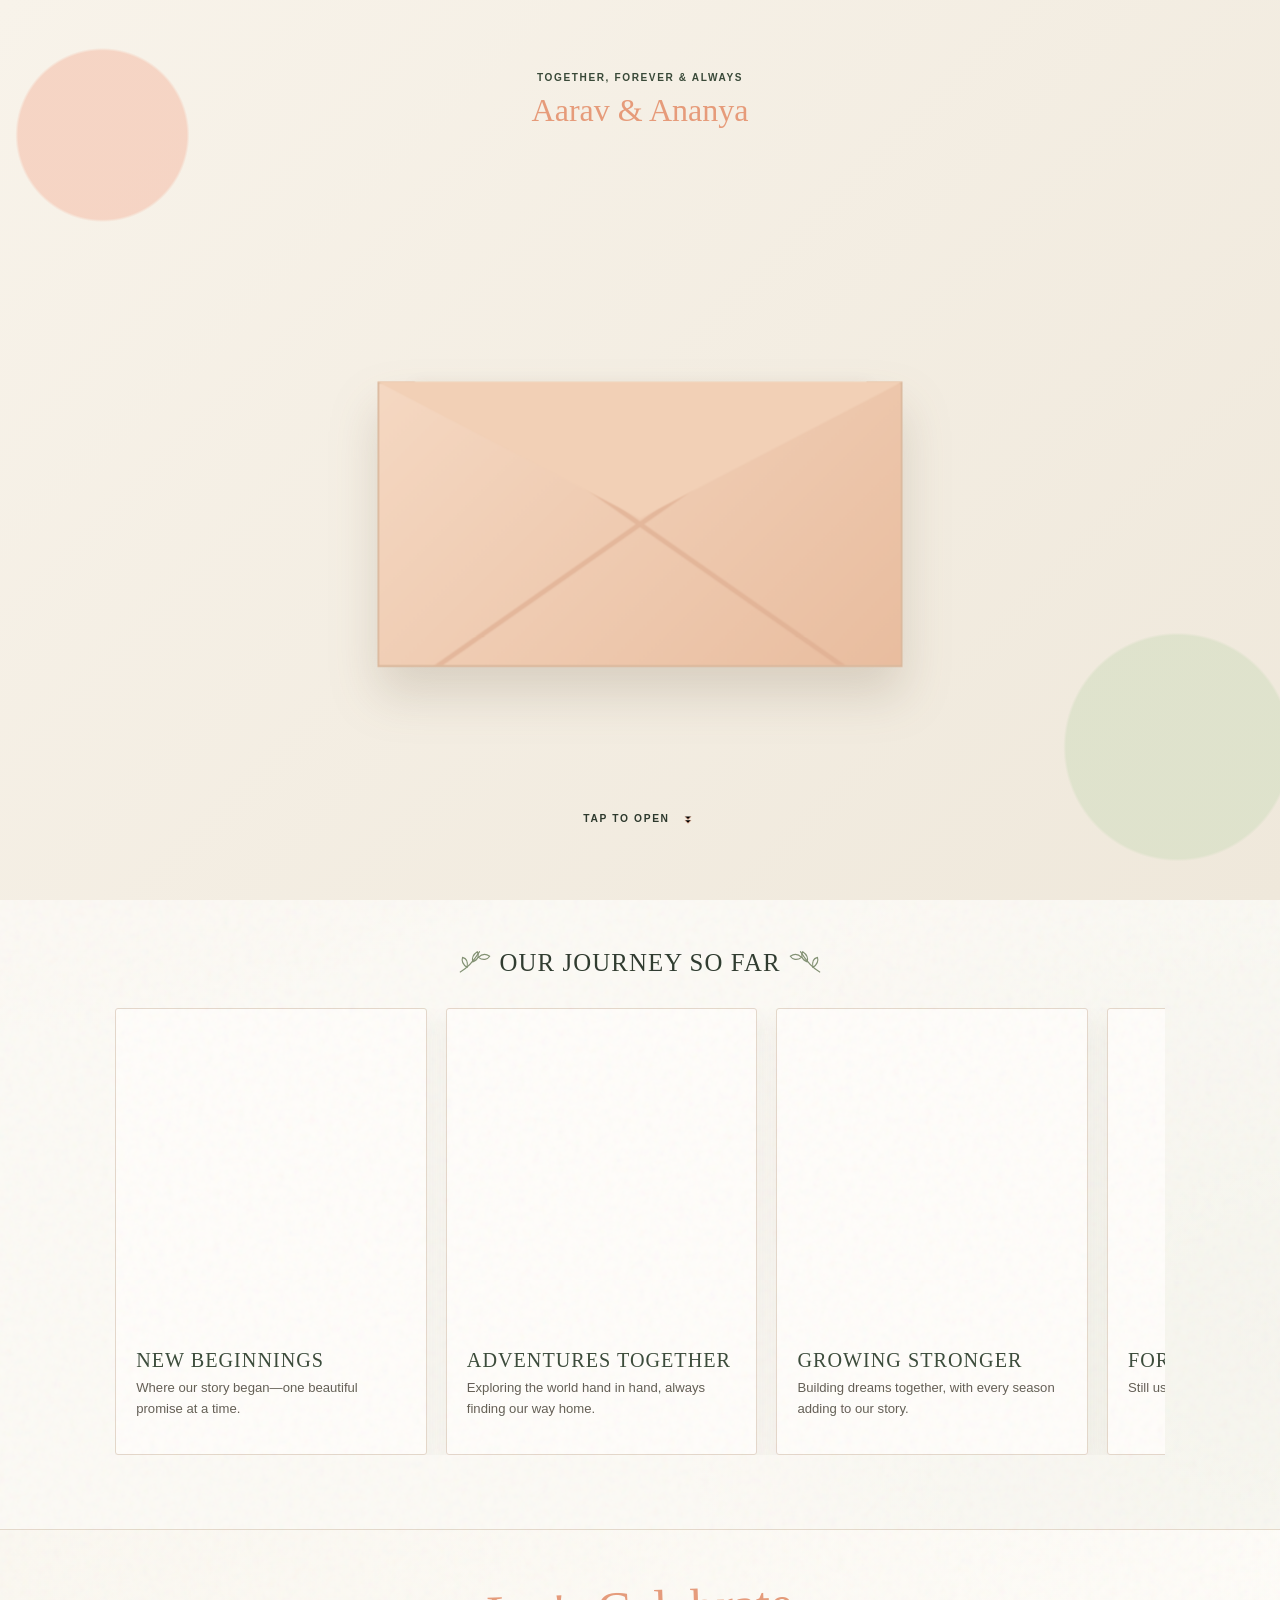
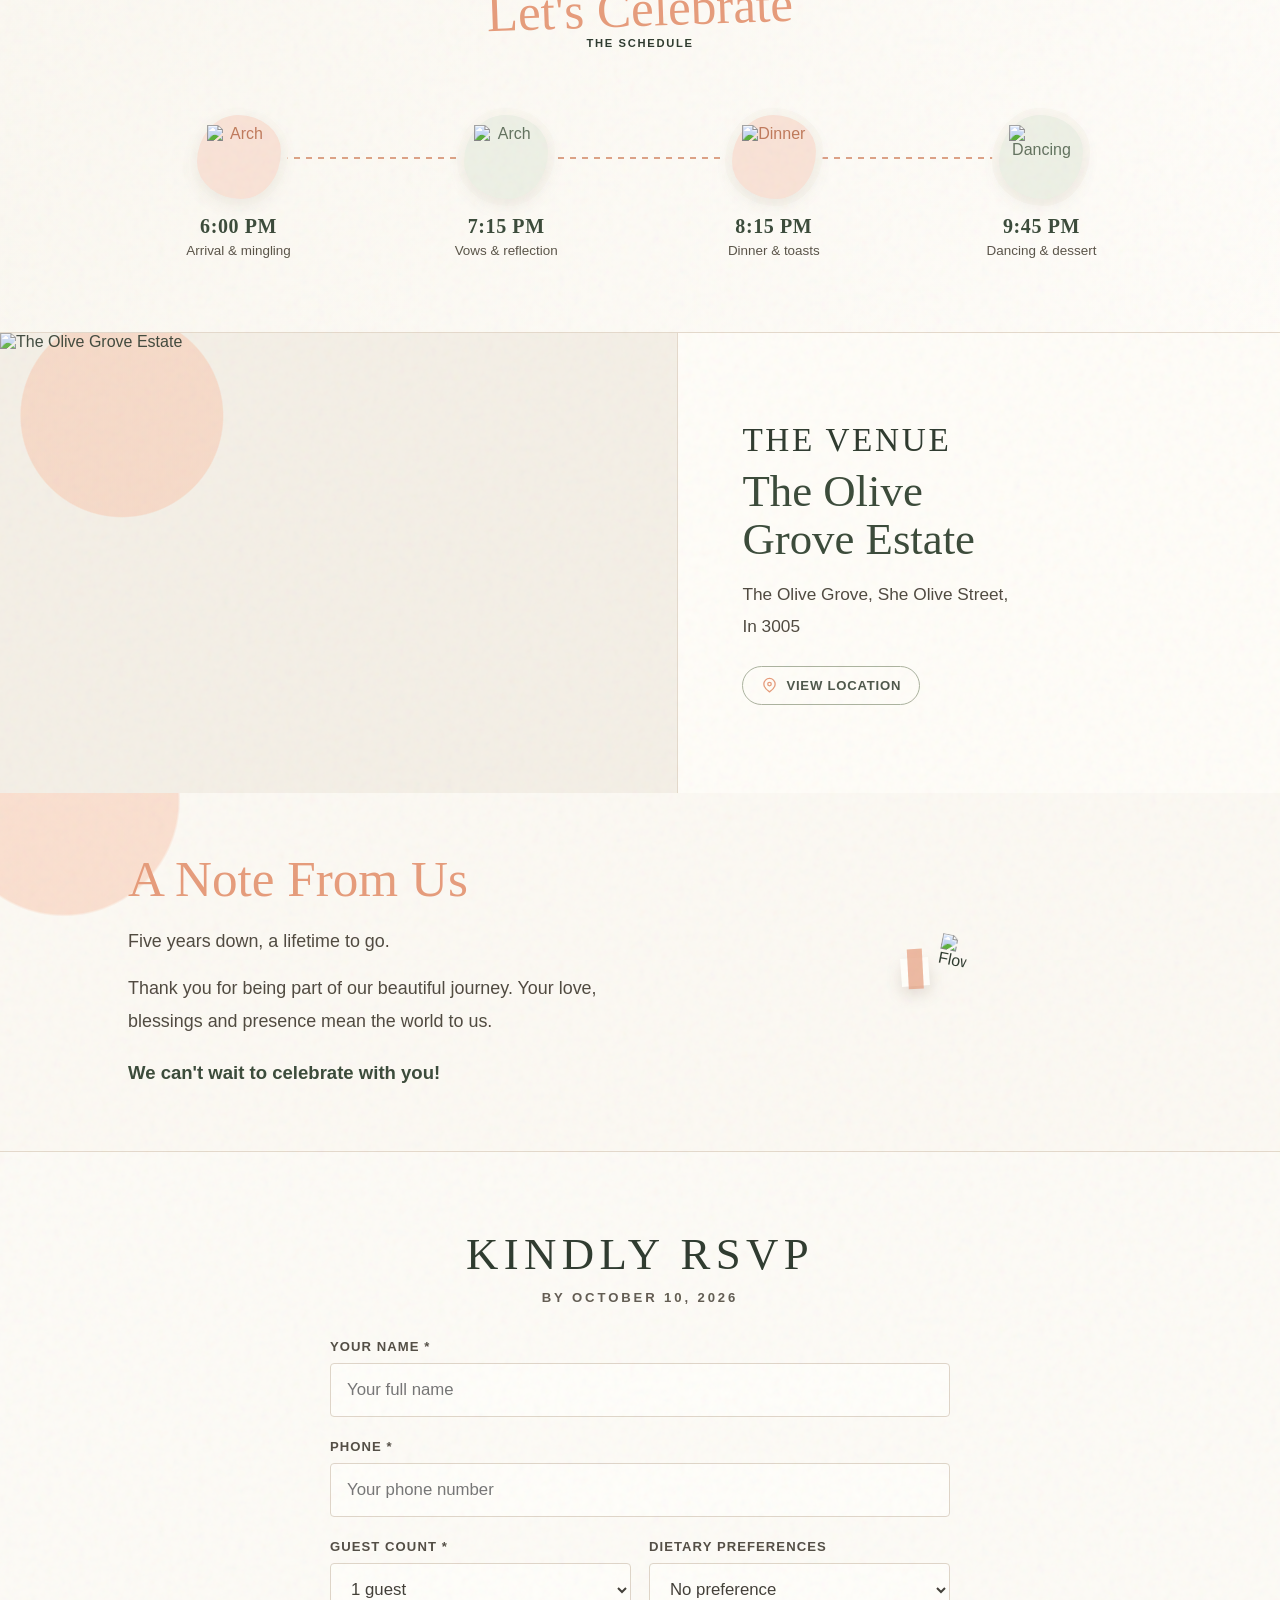
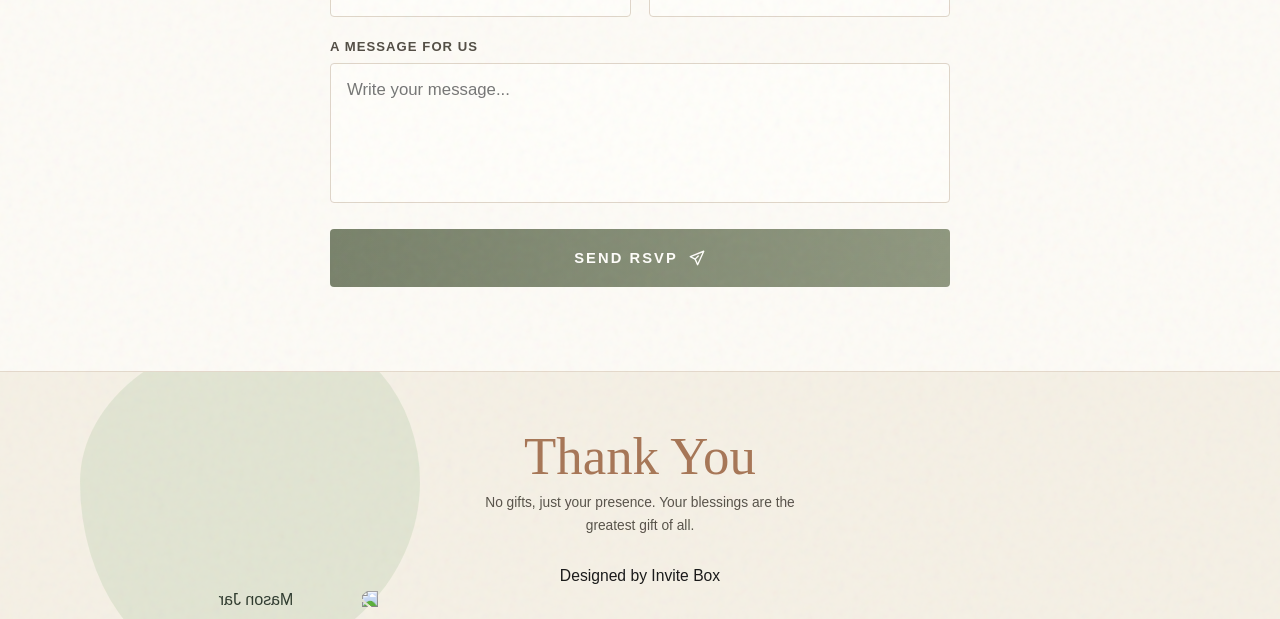
==== 5thAnniversary/index.html @ 53e33213 "test" ====
<!doctype html>
<html lang="en">
  <head>
    <meta charset="utf-8" />
    <meta name="viewport" content="width=device-width, initial-scale=1" />
    <meta name="theme-color" content="#fbf7ef" />
    <title>Aarav &amp; Ananya — 5th Wedding Anniversary</title>
    <meta
      name="title"
      content="Aarav &amp; Ananya — 5th Wedding Anniversary"
    />
    <meta
      name="description"
      content="Aarav and Ananya invite you to celebrate five wonderful years of love and togetherness on October 24, 2026."
    />

    <!-- Open Graph / Facebook / WhatsApp -->
    <meta property="og:type" content="website" />
    <meta
      property="og:title"
      content="Aarav &amp; Ananya — 5th Wedding Anniversary"
    />
    <meta
      property="og:description"
      content="Five years of love & togetherness. Join us in celebrating our 5th Wedding Anniversary on October 24, 2026."
    />
    <meta property="og:image" content="images/og-image.jpg" />
    <meta property="og:image:type" content="image/jpeg" />
    <meta property="og:image:width" content="1280" />
    <meta property="og:image:height" content="720" />

    <!-- Twitter -->
    <meta name="twitter:card" content="summary_large_image" />
    <meta
      name="twitter:title"
      content="Aarav &amp; Ananya — 5th Wedding Anniversary"
    />
    <meta
      name="twitter:description"
      content="Five years of love & togetherness. Join us in celebrating our 5th Wedding Anniversary on October 24, 2026."
    />
    <meta name="twitter:image" content="images/og-image.jpg" />
    <style>
      :root {
        --paper: #fbf8f1;
        --paper-deep: #f3ede1;
        --ink: #394938;
        --ink-dark: #2d392d;
        --muted: #685f52;
        --peach: #e69b7a;
        --peach-pale: #f5c8b5;
        --sage: #aeb69d;
        --sage-pale: #e6e9dc;
        --line: #e4d9cb;
        --shadow: rgba(79, 62, 44, 0.14);
        --app-width: 620px;
        --serif: Baskerville, "Iowan Old Style", "Times New Roman", serif;
        --script: "Segoe Script", "Brush Script MT", cursive;
        --sans: "Avenir Next", Avenir, "Segoe UI", Helvetica, Arial, sans-serif;
      }
      * {
        box-sizing: border-box;
      }
      html {
        scroll-behavior: smooth;
      }
      body {
        margin: 0;
        min-width: 320px;
        overflow: hidden;
        color: var(--ink-dark);
        background: #d7d4cd;
        font-family: var(--sans);
        -webkit-font-smoothing: antialiased;
      }
      body.unlocked {
        overflow-x: hidden;
        overflow-y: auto;
      }
      button,
      input,
      select,
      textarea {
        font: inherit;
      }
      button {
        cursor: pointer;
      }
      img {
        display: block;
        max-width: 100%;
      }
      a {
        color: inherit;
      }
      #leaf-canvas {
        position: fixed;
        inset: 0;
        z-index: 0;
        width: 100%;
        height: 100%;
        pointer-events: none;
      }
      #app {
        position: relative;
        z-index: 1;
        width: min(100%, var(--app-width));
        min-height: 100vh;
        min-height: -webkit-fill-available;
        min-height: 100svh;
        min-height: 100dvh;
        min-height: calc(var(--actual-vh, 1vh) * 100);
        margin: 0 auto;
        overflow: clip;
        background:
          radial-gradient(
            circle at 0 0,
            rgba(226, 183, 148, 0.13),
            transparent 26%
          ),
          radial-gradient(
            circle at 100% 35%,
            rgba(172, 183, 151, 0.11),
            transparent 22%
          ),
          var(--paper);
        box-shadow: 0 0 42px rgba(64, 51, 39, 0.14);
      }
      #app::before {
        content: "";
        position: absolute;
        inset: 0;
        z-index: 2;
        opacity: 0.05;
        pointer-events: none;
        background-image: url("data:image/svg+xml,%3Csvg viewBox='0 0 200 200' xmlns='http://www.w3.org/2000/svg'%3E%3Cfilter id='noiseFilter'%3E%3CfeTurbulence type='fractalNoise' baseFrequency='0.8' numOctaves='3' stitchTiles='stitch'/%3E%3C/filter%3E%3Crect width='100%25' height='100%25' filter='url(%23noiseFilter)'/%3E%3C/svg%3E");
      }
      main,
      footer {
        position: relative;
        z-index: 1;
      }

      .entry {
        position: fixed;
        inset: 0;
        z-index: 100;
        display: grid;
        place-items: center;
        overflow: hidden;
        color: var(--ink);
        background:
          radial-gradient(
            circle at 8% 15%,
            rgba(245, 200, 181, 0.7) 0 6%,
            transparent 6.2%
          ),
          radial-gradient(
            circle at 92% 83%,
            rgba(214, 223, 196, 0.66) 0 8%,
            transparent 8.2%
          ),
          linear-gradient(135deg, #f8f3ea, #efe8db);
        transition:
          opacity 0.7s ease,
          visibility 0.7s ease;
      }
      .entry.hidden {
        opacity: 0;
        visibility: hidden;
        pointer-events: none;
      }
      .entry-copy {
        position: absolute;
        top: max(28px, 8vh);
        width: min(88vw, 420px);
        text-align: center;
        letter-spacing: 0.16em;
        font-size: 0.63rem;
        font-weight: 700;
        text-transform: uppercase;
      }
      .entry-copy strong {
        display: block;
        margin-top: 0.55rem;
        color: var(--peach);
        font-family: var(--script);
        font-size: clamp(1.35rem, 5vw, 2rem);
        font-weight: 400;
        letter-spacing: 0;
        text-transform: none;
      }
      .envelope-scene {
        position: relative;
        width: min(82vw, 350px);
        height: 235px;
        margin-top: 38px;
        perspective: 900px;
        filter: drop-shadow(0 18px 16px rgba(98, 76, 52, 0.18));
      }
      .envelope-back,
      .envelope-front,
      .envelope-flap,
      .letter {
        position: absolute;
        left: 0;
        width: 100%;
      }
      .envelope-back {
        bottom: 0;
        height: 190px;
        border: 1px solid #d9b89d;
        background: #ecc7a9;
      }
      .letter {
        bottom: 24px;
        left: 7%;
        width: 86%;
        height: 166px;
        padding: 25px 18px;
        border: 1px solid #eadfce;
        background: #fffdf8;
        box-shadow: 0 4px 12px rgba(96, 76, 56, 0.12);
        text-align: center;
        transition: transform 1s cubic-bezier(0.2, 0.8, 0.2, 1) 0.22s;
      }
      .letter::before {
        content: "A  ♥  A";
        color: var(--peach);
        font-family: var(--serif);
        font-size: 1.12rem;
        letter-spacing: 0.19em;
      }
      .letter::after {
        content: "five years of togetherness";
        display: block;
        margin-top: 15px;
        color: var(--ink);
        font-family: var(--script);
        font-size: 1.34rem;
      }
      .envelope-flap {
        top: 45px;
        height: 145px;
        z-index: 4;
        clip-path: polygon(0 0, 50% 77%, 100% 0);
        transform-origin: top;
        background: #f2d0b6;
        transition: transform 0.95s cubic-bezier(0.2, 0.8, 0.2, 1);
        backface-visibility: hidden;
      }
      .envelope-front {
        bottom: 0;
        z-index: 5;
        height: 190px;
        border: 1px solid #d9b89d;
        clip-path: polygon(0 0, 50% 48%, 100% 0, 100% 100%, 0 100%);
        background: linear-gradient(135deg, #f5d8c2, #e9bd9f);
      }
      .envelope-front::after {
        content: "";
        position: absolute;
        inset: 0;
        background:
          linear-gradient(
            35deg,
            transparent 49.4%,
            #dfae91 49.7%,
            #dfae91 50.3%,
            transparent 50.6%
          ),
          linear-gradient(
            -35deg,
            transparent 49.4%,
            #dfae91 49.7%,
            #dfae91 50.3%,
            transparent 50.6%
          );
        opacity: 0.67;
      }
      .entry-tap {
        position: absolute;
        bottom: max(36px, 8vh);
        display: inline-flex;
        align-items: center;
        gap: 9px;
        border: 0;
        background: transparent;
        color: var(--ink-dark);
        font-size: 0.64rem;
        font-weight: 700;
        letter-spacing: 0.16em;
        text-transform: uppercase;
        animation: tap-pulse 1.8s ease-in-out infinite;
      }
      .entry-tap svg {
        width: 18px;
        height: 18px;
        stroke: var(--peach);
      }
      .entry.opening .envelope-flap {
        transform: rotateX(178deg);
      }
      .entry.opening .letter {
        transform: translateY(-82px);
      }
      .entry.opening .entry-tap {
        opacity: 0;
      }
      @keyframes tap-pulse {
        50% {
          transform: translateY(-5px);
          opacity: 0.66;
        }
      }

      .hero {
        position: relative;
        min-height: 675px;
        padding: 31px clamp(22px, 5vw, 36px) 0;
        overflow: hidden;
        border-bottom: 1px solid var(--line);
      }
      .hero-wash {
        position: absolute;
        width: 290px;
        height: 290px;
        border-radius: 42% 58% 59% 41% / 39% 43% 57% 61%;
        background: #e7e8d9;
        opacity: 0.7;
        right: -148px;
        top: -132px;
        transform: rotate(12deg);
      }
      .hero-peach {
        position: absolute;
        width: 125px;
        height: 125px;
        right: -36px;
        top: 201px;
        border-radius: 54% 46% 48% 52% / 42% 57% 43% 58%;
        background: rgba(233, 161, 129, 0.72);
      }
      .hero-grid {
        position: relative;
        z-index: 1;
        display: grid;
        grid-template-columns: 1fr;
        align-items: center;
        gap: 8px;
      }
      .hero-topline {
        grid-column: 1 / -1;
        margin: 1px 0 10px;
        color: var(--ink-dark);
        font-size: clamp(0.52rem, 1.65vw, 0.65rem);
        font-weight: 700;
        letter-spacing: 0.115em;
        text-align: center;
        text-transform: uppercase;
      }
      .hero-left {
        text-align: center;
        padding-top: 17px;
      }
      .celebrating {
        margin: 0 0 18px 7px;
        color: var(--ink);
        font-family: var(--script);
        font-size: clamp(1.35rem, 6vw, 2.15rem);
        font-weight: 400;
        line-height: 0.95;
        transform: rotate(-7deg);
      }
      .years-mark {
        display: flex;
        align-items: center;
        justify-content: center;
        margin-top: -2px;
        color: var(--ink);
        font-family: var(--serif);
        line-height: 0.72;
      }
      .years-mark .number {
        margin-left: -8px;
        font-size: clamp(7.6rem, 32vw, 11.8rem);
        font-weight: 400;
        letter-spacing: -0.105em;
      }
      .years-mark .years-word {
        margin: 0 0 11px 4px;
        color: var(--peach);
        font-family: var(--script);
        font-size: clamp(2.05rem, 9vw, 3.1rem);
        font-weight: 400;
        line-height: 0.72;
        transform: rotate(-8deg);
      }
      .hero-subtitle {
        width: 120px;
        margin: 19px auto 1px;
        color: #b66d4d;
        font-size: clamp(0.56rem, 1.7vw, 0.66rem);
        letter-spacing: 0.19em;
        line-height: 1.65;
        text-transform: uppercase;
      }
      .hero-photo-wrap {
        margin-bottom: 80px;
        position: relative;
        width: 100%;
        max-width: 292px;
        justify-self: center;
        padding: 8px 0 0 8px;
      }
      .hero-photo-wrap::before {
        content: "";
        position: absolute;
        inset: 4px -18px -13px 21px;
        border-radius: 52% 48% 48% 52% / 25% 26% 74% 75%;
        border: 2px solid #eeb688;
        transform: rotate(12deg);
      }
      .photo-arch {
        position: relative;
        z-index: 1;
        aspect-ratio: 0.71;
        overflow: hidden;
        border-radius: 52% 60% 69% 9% / 39% 46% 31% 8%;
        background: #d9c5af;
        box-shadow: 0 11px 19px rgba(75, 52, 34, 0.12);
      }
      .photo-arch img {
        width: 100%;
        height: 100%;
        object-fit: cover;
        object-position: 52% center;
      }

      .hero-botanical .leaf-sage {
        fill: rgba(220, 228, 207, 0.62);
      }
      .hero-botanical .leaf-peach {
        fill: rgba(244, 203, 182, 0.47);
      }

      .event-summary {
        position: relative;
        z-index: 1;
        display: grid;
        grid-template-columns: 1.22fr 0.85fr 0.8fr;
        margin: 0 calc(clamp(22px, 5vw, 36px) * -1);
        padding: 18px clamp(22px, 5vw, 36px);
        border-top: 1px solid var(--line);
        background: rgba(255, 255, 255, 0.35);
      }
      .couple-names {
        padding-right: 14px;
        border-right: 1px solid var(--line);
      }
      .couple-names strong {
        display: block;
        color: var(--ink);
        font-family: var(--serif);
        font-size: clamp(1.05rem, 4.2vw, 1.48rem);
        font-weight: 600;
        letter-spacing: 0.07em;
        line-height: 1.08;
        text-transform: uppercase;
      }
      .couple-names span {
        display: block;
        margin-top: 8px;
        color: #555149;
        font-size: 0.56rem;
        line-height: 1.68;
      }
      .event-date,
      .event-time {
        padding-left: 12px;
      }
      .event-date {
        border-right: 1px solid var(--line);
        text-align: center;
      }
      .event-date svg {
        width: 21px;
        height: 21px;
        color: var(--peach);
      }
      .event-date b {
        display: block;
        margin-top: 1px;
        font-family: var(--serif);
        font-size: 1.65rem;
        font-weight: 400;
        line-height: 1;
      }
      .event-date small,
      .event-time small {
        display: block;
        color: #555149;
        font-size: 0.49rem;
        font-weight: 600;
        letter-spacing: 0.08em;
        line-height: 1.7;
        text-transform: uppercase;
      }
      .event-time {
        text-align: center;
      }
      .event-time svg {
        width: 21px;
        height: 21px;
        color: var(--peach);
      }
      .event-time b {
        display: block;
        margin: 4px 0 3px;
        font-family: var(--serif);
        font-size: 0.88rem;
        font-weight: 500;
        white-space: nowrap;
      }

      .section {
        position: relative;
        padding: 38px clamp(22px, 5vw, 36px);
        border-bottom: 1px solid var(--line);
      }
      .section-title {
        display: flex;
        align-items: center;
        justify-content: center;
        gap: 7px;
        margin: 0 0 21px;
        color: var(--ink-dark);
        font-family: var(--serif);
        font-size: clamp(1.02rem, 4vw, 1.36rem);
        font-weight: 500;
        letter-spacing: 0.045em;
        text-align: center;
        text-transform: uppercase;
      }
      .title-sprig {
        width: 25px;
        height: 22px;
        color: #829072;
        fill: none;
        stroke: currentColor;
        stroke-linecap: round;
        stroke-linejoin: round;
      }
      .title-sprig.right {
        transform: scaleX(-1);
      }
      .journey {
        padding-bottom: 42px;
        background: rgba(255, 255, 255, 0.28);
      }
      .embla {
        overflow: hidden;
        width: 100%;
      }
      .embla__container {
        display: flex;
        touch-action: pan-y pinch-zoom;
      }
      .embla__slide {
        flex: 0 0 86%;
        min-width: 0;
        padding-right: 13px;
      }
      .memory-card {
        overflow: hidden;
        border: 1px solid #e4d7ca;
        border-radius: 3px;
        background: #fffdfa;
        box-shadow: 0 10px 21px rgba(95, 72, 52, 0.08);
      }
      .memory-card img {
        width: 100%;
        height: clamp(220px, 60vw, 340px);
        object-fit: cover;
      }
      .memory-caption {
        padding: 12px;
      }
      .memory-caption h3 {
        margin: 0 0 5px;
        color: var(--ink);
        font-family: var(--serif);
        font-size: 16px;
        font-weight: 500;
        letter-spacing: 0.05em;
        text-transform: uppercase;
      }
      .memory-caption p {
        margin: 0;
        color: #625d53;
        font-size: 0.73rem;
        line-height: 1.6;
      }
      .carousel-status {
        display: flex;
        align-items: center;
        justify-content: center;
        gap: 8px;
        margin-top: 18px;
      }
      .carousel-dot {
        width: 8px;
        height: 8px;
        padding: 0;
        border: 0;
        border-radius: 50%;
        background: #d6d4ca;
        cursor: pointer;
        outline: none;
        transition:
          transform 0.25s ease,
          background 0.25s ease,
          width 0.25s ease,
          border-radius 0.25s ease;
      }
      .carousel-dot:hover {
        background: #b8b3a5;
      }
      .carousel-dot.active {
        width: 22px;
        border-radius: 4px;
        background: var(--peach);
        transform: none;
      }

      .schedule {
        position: relative;
        overflow: hidden;
        padding-top: 38px;
        padding-bottom: 42px;
        background: linear-gradient(
          105deg,
          rgba(251, 248, 241, 0.96),
          rgba(255, 253, 249, 0.96)
        );
      }
      .script-heading {
        margin: 0;
        color: var(--peach);
        font-family: var(--script);
        font-size: clamp(1.65rem, 7vw, 2.35rem);
        font-weight: 400;
        line-height: 0.9;
        text-align: center;
        transform: rotate(-2deg);
      }
      .schedule-kicker {
        margin: 5px 0 26px;
        color: var(--ink-dark);
        font-size: 0.62rem;
        font-weight: 700;
        letter-spacing: 0.15em;
        text-align: center;
        text-transform: uppercase;
      }
      .schedule-timeline {
        position: relative;
        max-width: 480px;
        margin: 0 auto;
        padding: 12px 0;
      }
      .schedule-track {
        position: absolute;
        top: 34px;
        bottom: 34px;
        left: 50%;
        width: 2px;
        transform: translateX(-50%);
        background: repeating-linear-gradient(
          to bottom,
          #dca185 0,
          #dca185 5px,
          transparent 5px,
          transparent 10px
        );
        z-index: 0;
        pointer-events: none;
      }
      .schedule-event {
        position: relative;
        z-index: 1;
        display: grid;
        grid-template-columns: 1fr 84px 1fr;
        align-items: center;
        min-height: 98px;
      }
      .schedule-icon-wrap {
        grid-column: 2;
        display: flex;
        justify-content: center;
        align-items: center;
        position: relative;
        z-index: 2;
        grid-row: 1;
      }
      .schedule-icon {
        display: grid;
        width: 68px;
        height: 68px;
        place-items: center;
        margin: 0 auto;
        border-radius: 49% 51% 47% 53% / 56% 43% 57% 44%;
        background: #edf0e5;
        color: #61715d;
        box-shadow:
          0 4px 14px rgba(91, 74, 58, 0.08),
          0 0 0 6px var(--paper);
        transition:
          transform 0.3s ease,
          box-shadow 0.3s ease;
      }
      .schedule-event:nth-child(even) .schedule-icon {
        background: #f9e2d6;
        color: #bf795a;
      }
      .schedule-icon svg {
        width: 40px;
        height: 40px;
        fill: none;
        stroke: currentColor;
        stroke-linecap: round;
        stroke-linejoin: round;
        stroke-width: 1.45;
      }
      .schedule-copy {
        position: relative;
        z-index: 1;
        grid-row: 1;
      }
      .schedule-event--left .schedule-copy {
        grid-column: 1;
        text-align: right;
        padding-right: 18px;
      }
      .schedule-event--right .schedule-copy {
        grid-column: 3;
        text-align: left;
        padding-left: 18px;
      }
      .schedule-copy b {
        display: block;
        color: var(--ink);
        font-family: var(--serif);
        font-size: 1.05rem;
        font-weight: 600;
        letter-spacing: 0.03em;
      }
      .schedule-copy span {
        display: block;
        margin-top: 3px;
        color: #5b564c;
        font-size: 0.68rem;
        line-height: 1.45;
      }

      .venue {
        padding: 0;
        display: grid;
        grid-template-columns: 1fr;
        background: #fffdf8;
      }
      .venue-visual {
        position: relative;
        min-height: 270px;
        overflow: hidden;
        border-right: 1px solid var(--line);
        background:
          radial-gradient(
            circle at 18% 18%,
            rgba(248, 201, 177, 0.56) 0 15%,
            transparent 15.2%
          ),
          #f4efe6;
      }
      .estate-art {
        position: absolute;
        bottom: 14px;
        left: -14px;
        width: 121%;
        color: #788171;
        fill: none;
        stroke: currentColor;
        stroke-linecap: round;
        stroke-linejoin: round;
        stroke-width: 1.2;
      }
      .venue-copy {
        text-align: center;
        display: flex;
        flex-direction: column;
        justify-content: center;
        padding: 27px 20px;
      }
      .venue-copy h2 {
        margin: 0 0 5px;
        font-family: var(--serif);
        font-size: clamp(1.13rem, 4vw, 1.55rem);
        font-weight: 500;
        letter-spacing: 0.08em;
        text-transform: uppercase;
      }
      .venue-copy .venue-name {
        margin: 0 0 11px;
        color: var(--ink);
        font-family: var(--script);
        font-size: clamp(1.25rem, 5.5vw, 1.8rem);
        line-height: 1.02;
      }
      .venue-copy address {
        margin: 0;
        color: #5d574d;
        font-size: 0.7rem;
        font-style: normal;
        line-height: 1.7;
      }
      .location-button {
        display: inline-flex;
        align-items: center;
        align-self: center;
        gap: 6px;
        margin-top: 14px;
        padding: 7px 11px;
        border: 1px solid #abb29e;
        border-radius: 999px;
        background: transparent;
        color: #4c5549;
        font-size: 0.56rem;
        font-weight: 700;
        letter-spacing: 0.06em;
        text-decoration: none;
        text-transform: uppercase;
      }
      .location-button svg {
        width: 13px;
        height: 13px;
        color: var(--peach);
        fill: none;
        stroke: currentColor;
        stroke-linecap: round;
        stroke-linejoin: round;
        stroke-width: 1.8;
      }

      .note {
        display: grid;
        grid-template-columns: 1fr;
        align-items: center;
        gap: 18px;
        overflow: hidden;
        background:
          radial-gradient(
            circle at 5% 2%,
            rgba(249, 207, 185, 0.62) 0 9%,
            transparent 9.2%
          ),
          #fcf9f3;
      }
      .note h2 {
        margin: 0 0 11px;
        color: var(--peach);
        font-family: var(--script);
        font-size: clamp(1.58rem, 6vw, 2.2rem);
        font-weight: 400;
        line-height: 0.94;
      }
      .note p {
        margin: 0 0 8px;
        color: #555148;
        font-size: 0.68rem;
        line-height: 1.68;
      }
      .note p:last-child {
        margin-bottom: 0;
        color: var(--ink);
        font-weight: 600;
      }
      .note-photo {
        position: relative;
        padding: 8px;
        background: #fffefa;
        box-shadow: 0 8px 16px rgba(91, 68, 48, 0.16);
        transform: rotate(-4deg);
      }
      .note-photo::before {
        content: "";
        position: absolute;
        top: -9px;
        left: 26%;
        width: 52%;
        height: 40px;
        background: #e7a181;
        opacity: 0.74;
        transform: rotate(1deg);
      }
      .note-photo img:nth-child(2) {
        width: 100%;
        aspect-ratio: 1 / 0.88;
        object-fit: cover;
      }

      .rsvp {
        padding-top: 39px;
        padding-bottom: 45px;
        background: rgba(255, 255, 255, 0.36);
      }
      .rsvp-title {
        margin: 0;
        color: var(--ink-dark);
        font-family: var(--serif);
        font-size: clamp(1.45rem, 5vw, 1.8rem);
        font-weight: 500;
        letter-spacing: 0.09em;
        text-align: center;
        text-transform: uppercase;
      }
      .rsvp-date {
        margin: 5px 0 26px;
        color: #605a50;
        font-size: 0.58rem;
        font-weight: 700;
        letter-spacing: 0.17em;
        text-align: center;
        text-transform: uppercase;
      }
      .rsvp-form {
        max-width: 390px;
        margin: 0 auto;
      }
      .field {
        margin-bottom: 15px;
      }
      .field label {
        display: block;
        margin-bottom: 6px;
        color: #514c43;
        font-size: 0.61rem;
        font-weight: 700;
        letter-spacing: 0.045em;
        text-transform: uppercase;
      }
      .field input,
      .field select,
      .field textarea {
        width: 100%;
        border: 1px solid #dfd5c8;
        border-radius: 3px;
        outline: none;
        background: #fffefa;
        color: #403d36;
        font-size: 0.78rem;
        transition:
          border-color 0.2s ease,
          box-shadow 0.2s ease;
      }
      .field input,
      .field select {
        height: 43px;
        padding: 0 12px;
      }
      .field textarea {
        min-height: 104px;
        padding: 12px;
      }
      .field input:focus,
      .field select:focus,
      .field textarea:focus {
        border-color: #b3bda7;
        box-shadow: 0 0 0 3px rgba(177, 190, 163, 0.21);
      }
      .field.is-invalid input,
      .field.is-invalid select,
      .field.is-invalid textarea {
        border-color: #cb5e48 !important;
        background: #fffcfb !important;
        box-shadow: 0 0 0 3px rgba(203, 94, 72, 0.16) !important;
      }
      .field .field-error {
        display: none;
        align-items: center;
        gap: 5px;
        margin-top: 5px;
        color: #b34a34;
        font-size: 0.63rem;
        font-weight: 600;
        line-height: 1.2;
      }
      .field .field-error svg {
        flex-shrink: 0;
      }
      .field.is-invalid .field-error {
        display: flex;
      }
      @keyframes fieldShake {
        0%, 100% { transform: translateX(0); }
        20%, 60% { transform: translateX(-4px); }
        40%, 80% { transform: translateX(4px); }
      }
      .field.is-invalid {
        animation: fieldShake 0.35s ease;
      }
      .field-grid {
        display: grid;
        grid-template-columns: 1fr 1fr;
        gap: 12px;
      }
      .form-status {
        min-height: 0;
        margin: 6px 0 12px;
        padding: 0;
        border-radius: 4px;
        font-size: 0.72rem;
        font-weight: 500;
        text-align: center;
        transition: all 0.25s ease;
      }
      .form-status.is-error {
        padding: 9px 12px;
        background: rgba(203, 94, 72, 0.09);
        border: 1px solid rgba(203, 94, 72, 0.32);
        color: #9d3822;
        display: flex;
        align-items: center;
        justify-content: center;
        gap: 6px;
      }
      .form-status.is-success {
        padding: 10px 14px;
        background: rgba(113, 128, 100, 0.14);
        border: 1px solid rgba(113, 128, 100, 0.4);
        color: #2e4428;
        display: flex;
        align-items: center;
        justify-content: center;
        gap: 7px;
        font-weight: 600;
      }
      .submit-rsvp {
        display: flex;
        align-items: center;
        justify-content: center;
        gap: 7px;
        width: 100%;
        min-height: 46px;
        border: 0;
        border-radius: 3px;
        background: linear-gradient(90deg, #78816a, #8e967e);
        color: #fffefb;
        font-size: 0.67rem;
        font-weight: 700;
        letter-spacing: 0.11em;
        text-transform: uppercase;
        transition:
          transform 0.2s ease,
          filter 0.2s ease;
      }
      .submit-rsvp:hover {
        filter: brightness(1.05);
        transform: translateY(-1px);
      }
      .submit-rsvp svg {
        width: 14px;
        height: 14px;
        fill: none;
        stroke: currentColor;
        stroke-linecap: round;
        stroke-linejoin: round;
        stroke-width: 1.8;
      }
      footer {
        padding: 43px 24px 25px;
        overflow: hidden;
        text-align: center;
        background: #f5f0e5;
        isolation: isolate;
      }
      footer::before {
        content: "";
        position: absolute;
        left: -50px;
        bottom: -40px;
        width: 190px;
        height: 190px;
        z-index: -1;
        border-radius: 61% 39% 60% 40% / 45% 45% 55% 55%;
        background: rgba(213, 221, 196, 0.58);
      }
      .thank-you {
        position: relative;
        margin: 0;
        color: #a67555;
        font-family: var(--script);
        font-size: clamp(2rem, 8vw, 2.8rem);
        font-weight: 400;
        line-height: 0.85;
      }
      .footer-note {
        position: relative;
        max-width: 240px;
        margin: 14px auto 29px;
        color: #565148;
        font-size: 0.71rem;
        line-height: 1.65;
        z-index: 5;
      }
      .credit {
        position: relative;
        margin: 0;
        color: #171717;
        font-size: 0.82rem;
      }
      .credit a {
        color: #171717;
        text-decoration: none;
      }
      .credit a:hover {
        text-decoration: underline;
      }

      .music-fab {
        position: fixed;
        z-index: 25;
        right: max(16px, calc((100vw - var(--app-width)) / 2 + 18px));
        bottom: 18px;
        display: grid;
        width: 47px;
        height: 47px;
        place-items: center;
        border: 1px solid rgba(255, 255, 255, 0.72);
        border-radius: 50%;
        background: rgba(57, 73, 56, 0.94);
        color: #fffdf8;
        box-shadow: 0 5px 16px rgba(44, 55, 41, 0.26);
      }
      .music-fab svg {
        width: 21px;
        height: 21px;
        fill: none;
        stroke: currentColor;
        stroke-linecap: round;
        stroke-linejoin: round;
        stroke-width: 1.8;
      }
      .music-fab #music-on-icon {
        display: block;
      }
      .music-fab #music-off-icon {
        display: none;
      }
      .music-fab.is-muted #music-on-icon {
        display: none;
      }
      .music-fab.is-muted #music-off-icon {
        display: block;
      }
      .scroll-indicator {
        position: fixed;
        z-index: 20;
        left: 50%;
        bottom: 14px;
        display: inline-flex;
        flex-direction: column;
        align-items: center;
        border: 0;
        background: transparent;
        color: var(--ink);
        opacity: 0;
        pointer-events: none;
        transform: translate(-50%, 12px);
        transition:
          opacity 0.35s ease,
          transform 0.35s ease;
      }
      .scroll-indicator.visible {
        opacity: 1;
        pointer-events: auto;
        transform: translate(-50%, 0);
      }
      .scroll-indicator.hidden {
        opacity: 0;
        pointer-events: none;
        transform: translate(-50%, 8px);
      }
      .scroll-indicator span {
        margin-bottom: 3px;
        font-size: 0.52rem;
        font-weight: 700;
        letter-spacing: 0.13em;
        text-transform: uppercase;
      }
      .scroll-indicator svg {
        width: 18px;
        height: 18px;
        fill: none;
        stroke: currentColor;
        stroke-linecap: round;
        stroke-linejoin: round;
        stroke-width: 2.5;
        animation: mini-bounce 1.45s ease-in-out infinite;
      }
      @keyframes mini-bounce {
        0%,
        100% {
          transform: translateY(0);
          opacity: 0.68;
        }
        50% {
          transform: translateY(6px);
          opacity: 1;
        }
      }
      .reveal {
        opacity: 0;
        transform: translateY(23px);
        transition:
          opacity 0.75s ease,
          transform 0.75s cubic-bezier(0.2, 0.7, 0.2, 1);
      }
      .reveal.revealed {
        opacity: 1;
        transform: none;
      }
      .hero .reveal {
        transition-delay: 0.08s;
      }
      .desktop-leaf {
        display: none !important;
      }
      .hero-corner-leaves {
        width: 120px !important;
        left: -50px !important;
        top: -20px !important;
      }
      .hero-botanical {
        width: 160px !important;
        right: -60px !important;
        bottom: -40px !important;
        transform: rotate(20deg);
      }
      .footerImage {
        position: absolute;
        left: -24px;
        bottom: 5px;
        width: 140px;
        pointer-events: none;
        transform: scaleX(-1);
      }

      @media (min-width: 650px) {
        body {
          padding: 18px 0;
        }
        #app {
          border-radius: 7px;
        }
        .hero {
          min-height: 725px;
          padding-top: 40px;
        }
        .embla__slide {
          flex-basis: 72%;
        }
        .schedule-timeline {
          max-width: 530px;
        }
        .schedule-event {
          grid-template-columns: 1fr 96px 1fr;
          min-height: 108px;
        }
        .schedule-icon {
          width: 76px;
          height: 76px;
        }
        .schedule-icon svg {
          width: 44px;
          height: 44px;
        }
        .schedule-copy b {
          font-size: 1.12rem;
        }
        .schedule-copy span {
          font-size: 0.74rem;
        }
        .venue-visual {
          min-height: 310px;
        }
        .note {
          gap: 28px;
        }
      }

      @media (min-width: 900px) {
        .envelope-scene {
          transform: scale(1.5);
          margin-top: 80px;
        }
        .desktop-leaf {
          display: block !important;
        }
        .hero-corner-leaves {
          width: 180px !important;
          left: -80px !important;
          top: -40px !important;
        }
        .hero-botanical {
          width: 226px !important;
          right: -106px !important;
          bottom: -60px !important;
          transform: rotate(20deg);
        }
        body {
          padding: 0;
          background: var(--paper);
        }
        #app {
          width: 100%;
          max-width: none;
          border-radius: 0;
          box-shadow: none;
        }
        .hero {
          min-height: auto;
          padding: 45px clamp(20px, 5vw, 60px) 0;
        }
        .hero-grid {
          display: grid;
          grid-template-columns: minmax(390px, 1fr) minmax(400px, 1fr);
          gap: clamp(20px, 4vw, 60px);
          max-width: 1100px;
          margin: 0 auto;
          align-items: center;
        }
        .hero-topline {
          text-align: left;
          margin-bottom: 4px;
          font-size: 0.72rem;
          padding-left: 80px;
        }
        .hero-left {
          padding-top: 28px;
          justify-self: center;
        }
        .celebrating {
          margin-left: 16px;
          font-size: clamp(2.5rem, 4vw, 4.5rem);
        }
        .years-mark .number {
          font-size: clamp(10rem, 15vw, 18rem);
        }
        .years-mark .years-word {
          margin-bottom: 18px;
          font-size: clamp(3rem, 4.8vw, 5.25rem);
        }
        .hero-subtitle {
          width: 210px;
          margin-top: 24px;
          font-size: 0.72rem;
        }
        .hero-photo-wrap {
          width: min(100%, 430px);
          max-width: 430px;
          justify-self: center;
          margin-bottom: 40px;
        }
        .photo-arch {
          aspect-ratio: 0.74;
        }
        .event-summary {
          margin-right: calc(clamp(20px, 5vw, 60px) * -1);
          margin-left: calc(clamp(20px, 5vw, 60px) * -1);
          padding: 28px clamp(20px, 5vw, 60px);
          grid-template-columns: 1.15fr 0.95fr 0.9fr;
          align-items: center;
        }
        .couple-names strong {
          font-size: clamp(1.4rem, 2.15vw, 2rem);
        }
        .couple-names span {
          max-width: 390px;
          font-size: 0.68rem;
        }
        .event-date,
        .event-time {
          display: flex;
          flex-direction: row;
          align-items: center;
          justify-content: center;
          gap: 40px;
          text-align: left;
          padding: 0 16px;
        }
        .event-date svg,
        .event-time svg {
          width: 74px;
          height: 74px;
          flex-shrink: 0;
        }
        .event-date .date-details,
        .event-time .time-details {
          display: flex;
          flex-direction: column;
          align-items: flex-start;
        }
        .event-date b {
          font-size: clamp(2.4rem, 3.2vw, 3.2rem);
          line-height: 0.95;
          margin: 2px 0;
        }
        .event-time b {
          font-size: clamp(1.6rem, 2.2vw, 2.2rem);
          line-height: 1.05;
          margin: 2px 0;
          white-space: nowrap;
        }
        .event-date small,
        .event-time small {
          font-size: 0.72rem;
          letter-spacing: 0.09em;
          line-height: 1.35;
        }
        .section {
          padding: 56px clamp(56px, 9vw, 180px);
        }
        .section-title {
          margin-bottom: 31px;
          font-size: 1.55rem;
        }
        .title-sprig {
          width: 34px;
          height: 28px;
        }
        .embla__slide {
          flex-basis: 31.5%;
          padding-right: 19px;
        }
        .memory-card img {
          height: clamp(260px, 25vw, 385px);
        }
        .memory-caption {
          min-height: 125px;
          padding: 20px;
        }
        .memory-caption h3 {
          font-size: 1.26rem;
        }
        .memory-caption p {
          font-size: 0.82rem;
        }
        .schedule {
          padding-top: 56px;
          padding-bottom: 60px;
        }
        .script-heading {
          font-size: 3.2rem;
        }
        .schedule-kicker {
          margin-bottom: 42px;
          font-size: 0.7rem;
        }
        .schedule-timeline {
          max-width: 1100px;
          margin: 0 auto;
          padding: 24px 10px 10px;
          display: grid;
          grid-template-columns: repeat(4, 1fr);
          gap: clamp(20px, 3.2vw, 48px);
        }
        .schedule-track {
          top: 66px;
          bottom: auto;
          left: 12.5%;
          width: 75%;
          height: 2px;
          transform: none;
          background: repeating-linear-gradient(
            to right,
            #dca185 0,
            #dca185 6px,
            transparent 6px,
            transparent 12px
          );
        }
        .schedule-event {
          display: flex;
          flex-direction: column;
          align-items: center;
          text-align: center;
          min-height: auto;
          margin-bottom: 0;
          padding: 0 4px;
          transition: transform 0.3s cubic-bezier(0.2, 0.8, 0.2, 1);
        }
        .schedule-event:hover {
          transform: translateY(-5px);
        }
        .schedule-event:hover .schedule-icon {
          transform: scale(1.08);
          box-shadow:
            0 10px 22px rgba(91, 74, 58, 0.14),
            0 0 0 7px var(--paper);
        }
        .schedule-icon-wrap {
          grid-column: auto;
          margin-bottom: 16px;
        }
        .schedule-icon {
          width: 84px;
          height: 84px;
          box-shadow:
            0 6px 18px rgba(91, 74, 58, 0.09),
            0 0 0 7px var(--paper);
        }
        .schedule-icon svg {
          width: 48px;
          height: 48px;
        }
        .schedule-event--left .schedule-copy,
        .schedule-event--right .schedule-copy {
          grid-column: auto;
          text-align: center;
          padding: 0;
        }
        .schedule-copy b {
          font-size: 1.25rem;
          margin-bottom: 3px;
        }
        .schedule-copy span {
          font-size: 0.84rem;
          line-height: 1.5;
          color: #585247;
        }
        .venue {
          grid-template-columns: 1.06fr 0.94fr;
        }
        .venue-visual {
          min-height: 460px;
        }
        .estate-art {
          bottom: 20px;
          left: 0;
          width: 100%;
        }
        .venue-copy {
          text-align: left;
          padding: 55px clamp(40px, 5vw, 100px);
        }
        .venue-copy h2 {
          font-size: clamp(2rem, 2.6vw, 2.6rem);
          margin-bottom: 8px;
        }
        .venue-copy .venue-name {
          font-size: clamp(2.4rem, 3.5vw, 3.4rem);
          line-height: 1.08;
          margin-bottom: 16px;
        }
        .venue-copy address {
          font-size: clamp(1rem, 1.35vw, 1.25rem);
          line-height: 1.8;
          color: #4e483e;
        }
        .location-button {
          align-self: flex-start;
          margin-top: 24px;
          padding: 10px 18px;
          font-size: 0.82rem;
          gap: 8px;
        }
        .location-button svg {
          width: 17px;
          height: 17px;
        }
        .note {
          grid-template-columns: 0.85fr 0.85fr;
          gap: clamp(40px, 6vw, 80px);
          padding: 60px clamp(40px, 10vw, 180px);
          align-items: center;
        }
        .note h2 {
          font-size: clamp(2.8rem, 4vw, 3.8rem);
          line-height: 1.02;
          margin-bottom: 20px;
        }
        .note p {
          max-width: 700px;
          font-size: clamp(1.05rem, 1.4vw, 1.28rem);
          line-height: 1.85;
          color: #4e483e;
          margin-bottom: 14px;
        }
        .note p:last-child {
          font-size: clamp(1.08rem, 1.45vw, 1.32rem);
          margin-top: 18px;
          color: var(--ink);
        }
        .note-photo {
          max-width: 480px;
          justify-self: center;
          order: 0;
          padding: 14px;
        }
        .rsvp {
          padding-top: 76px;
          padding-bottom: 84px;
        }
        .rsvp-title {
          font-size: clamp(2.4rem, 3.5vw, 3.2rem);
          letter-spacing: 0.12em;
        }
        .rsvp-date {
          font-size: 0.82rem;
          letter-spacing: 0.22em;
          margin: 10px 0 34px;
        }
        .rsvp-form {
          max-width: 620px;
        }
        .field {
          margin-bottom: 22px;
        }
        .field label {
          font-size: 0.82rem;
          letter-spacing: 0.08em;
          margin-bottom: 9px;
        }
        .field input,
        .field select {
          height: 54px;
          padding: 0 16px;
          font-size: 1.05rem;
          border-radius: 4px;
        }
        .field textarea {
          min-height: 140px;
          padding: 16px;
          font-size: 1.05rem;
          border-radius: 4px;
        }
        .field-grid {
          gap: 18px;
        }
        .field .field-error {
          font-size: 0.78rem;
          margin-top: 6px;
        }
        .form-status {
          font-size: 0.88rem;
          min-height: 0;
          margin: 8px 0 18px;
        }
        .form-status.is-error,
        .form-status.is-success {
          padding: 12px 18px;
          border-radius: 5px;
        }
        textarea{
          resize: none;
        }
        .submit-rsvp {
          min-height: 58px;
          font-size: 0.92rem;
          letter-spacing: 0.14em;
          gap: 10px;
          border-radius: 4px;
        }
        .submit-rsvp svg {
          width: 18px;
          height: 18px;
        }
        footer {
          padding: 62px 48px 34px;
        }
        footer::before {
          content: "";
          position: absolute;
          left: 80px;
          bottom: -50px;
          width: 340px;
          height: 340px;
          border-radius: 61% 39% 60% 40% / 45% 45% 55% 55%;
          background: rgba(213, 221, 196, 0.58);
        }
        .footerImage {
          position: absolute;
          left: 150px;
          bottom: 10px;
          width: 228px;
          z-index: 10;
          pointer-events: none;
          transform: scaleX(-1);
        }
        .thank-you {
          font-size: 3.3rem;
        }
        .footer-note {
          max-width: 360px;
          font-size: 0.86rem;
        }
        .credit {
          font-size: 0.98rem;
        }
        .music-fab {
          right: 25px;
          bottom: 25px;
        }
      }
      @media (max-width: 650px) {
        .note-photo::before {
          content: "";
          height: 30px;
        }
      }
      @media (max-width: 370px) {
        .hero {
          min-height: 618px;
        }
        .event-summary {
          padding-top: 14px;
          padding-bottom: 14px;
        }
        .couple-names span {
          font-size: 0.5rem;
        }
        .schedule-event {
          grid-template-columns: 1fr 72px 1fr;
        }
        .schedule-icon {
          width: 58px;
          height: 58px;
          box-shadow:
            0 3px 10px rgba(91, 74, 58, 0.08),
            0 0 0 4px var(--paper);
        }
        .schedule-icon svg {
          width: 34px;
          height: 34px;
        }
        .schedule-copy b {
          font-size: 0.95rem;
        }
        .schedule-copy span {
          font-size: 0.63rem;
        }
        .venue-copy {
          padding: 21px 14px;
        }
      }
      @media (prefers-reduced-motion: reduce) {
        *,
        *::before,
        *::after {
          scroll-behavior: auto !important;
          animation-duration: 0.01ms !important;
          animation-iteration-count: 1 !important;
          transition-duration: 0.01ms !important;
        }
      }
    </style>
  </head>
  <body>
    <img
      class="desktop-leaf"
      src="images/Leaves1.webp"
      alt=""
      style="
        position: fixed;
        top: 0;
        left: 0;
        width: min(30vw, 300px);
        z-index: 0;
        pointer-events: none;
        opacity: 0.8;
      "
    />
    <img
      class="desktop-leaf"
      src="images/Leaves2.webp"
      alt=""
      style="
        position: fixed;
        bottom: 0;
        right: 0;
        width: min(35vw, 350px);
        z-index: 0;
        pointer-events: none;
        opacity: 0.8;
      "
    />
    <canvas id="leaf-canvas" aria-hidden="true"></canvas>
    <div
      class="entry"
      id="entry"
      role="button"
      tabindex="0"
      aria-label="Open Aarav and Ananya's invitation"
    >
      <div class="entry-copy">
        Together, forever &amp; always <strong>Aarav &amp; Ananya</strong>
      </div>
      <div class="envelope-scene" aria-hidden="true">
        <div class="envelope-back"></div>
        <div class="letter"></div>
        <div class="envelope-flap"></div>
        <div class="envelope-front"></div>
      </div>
      <button class="entry-tap" type="button" tabindex="-1">
        Tap to open
        <svg viewBox="0 0 24 24" aria-hidden="true">
          <path d="M8 10l4 4 4-4" />
          <path d="M8 15l4 4 4-4" />
        </svg>
      </button>
    </div>
    <div id="app">
      <main>
        <section class="hero" id="top">
          <img
            class="desktop-leaf"
            src="images/Leaves6.webp"
            alt=""
            style="
              position: absolute;
              left: -40px;
              top: 10px;
              width: 180px;
              z-index: 2;
              pointer-events: none;
              opacity: 0.9;
              transform: rotate(17deg);
            "
          />
          <div class="hero-wash"></div>
          <div class="hero-peach"></div>

          <div class="hero-grid">
            <p class="hero-topline reveal">Together, Forever &amp; Always</p>
            <div class="hero-left reveal">
              <p class="celebrating">Celebrating</p>
              <div class="years-mark">
                <span class="number">05</span>
                <span class="years-word">Years</span>
              </div>
              <p class="hero-subtitle">Of love &amp; togetherness</p>
            </div>
            <div class="hero-photo-wrap reveal">
              <img
                class="hero-corner-leaves"
                src="images/Leaves4.webp"
                alt="Leaves"
                style="
                  position: absolute;
                  left: -80px;
                  top: -40px;
                  width: 180px;
                  z-index: 2;
                  pointer-events: none;
                "
              />
              <img
                class="hero-botanical"
                src="images/Leaves3.webp"
                alt="Leaves"
                style="
                  position: absolute;
                  right: -60px;
                  bottom: -60px;
                  width: 280px;
                  z-index: 2;
                  pointer-events: none;
                "
              />
              <div class="photo-arch">
                <img
                  src="images/Annivarsary.avif"
                  alt="A couple celebrating their anniversary"
                />
              </div>
            </div>
          </div>

          <div class="event-summary reveal">
            <div class="couple-names">
              <strong>Aarav &amp;<br />Ananya</strong>
              <span>
                Join us as we celebrate five wonderful years of love, laughter
                and beautiful memories.
              </span>
            </div>
            <div class="event-date">
              <svg
                viewBox="0 0 24 24"
                fill="none"
                stroke="currentColor"
                stroke-width="1.6"
                stroke-linecap="round"
                stroke-linejoin="round"
                aria-hidden="true"
              >
                <rect x="3.5" y="5" width="17" height="15.5" rx="1.5" />
                <path
                  d="M7.5 3v4M16.5 3v4M3.5 9h17M8 13h1M12 13h1M16 13h1M8 17h1M12 17h1"
                />
              </svg>
              <div class="date-details">
                <small>Saturday</small>
                <b>24</b>
                <small>October<br />2026</small>
              </div>
            </div>
            <div class="event-time">
              <svg
                viewBox="0 0 24 24"
                fill="none"
                stroke="currentColor"
                stroke-width="1.6"
                stroke-linecap="round"
                stroke-linejoin="round"
                aria-hidden="true"
              >
                <circle cx="12" cy="12" r="8.5" />
                <path d="M12 7v5l3.5 2" />
              </svg>
              <div class="time-details">
                <b>6:00 PM</b>
                <small>Onwards</small>
              </div>
            </div>
          </div>
        </section>

        <section class="section journey reveal" id="journey">
          <h2 class="section-title">
            <svg class="title-sprig" viewBox="0 0 30 24" aria-hidden="true">
              <path d="M2 20C9 16 14 10 19 2" />
              <path
                d="M8 16C4 13 3 10 4 7c4 1 5 4 4 9ZM13 11c-1-4 1-7 4-9 2 3 1 7-4 9ZM18 7c3-3 7-3 10-1-2 3-6 4-10 1Z"
              />
            </svg>
            Our Journey So Far
            <svg
              class="title-sprig right"
              viewBox="0 0 30 24"
              aria-hidden="true"
            >
              <path d="M2 20C9 16 14 10 19 2" />
              <path
                d="M8 16C4 13 3 10 4 7c4 1 5 4 4 9ZM13 11c-1-4 1-7 4-9 2 3 1 7-4 9ZM18 7c3-3 7-3 10-1-2 3-6 4-10 1Z"
              />
            </svg>
          </h2>
          <div
            class="embla"
            id="memories-carousel"
            aria-label="Our journey photo carousel"
          >
            <div class="embla__container">
              <article class="embla__slide">
                <div class="memory-card">
                  <img
                    src="https://images.unsplash.com/photo-1583939003579-730e3918a45a?auto=format&amp;fit=crop&amp;w=1100&amp;q=85"
                    alt="Couple embracing on their wedding day"
                    loading="lazy"
                    onerror="
                      this.src = 'images/Annivarsary.avif'
                    "
                  />
                  <div class="memory-caption">
                    <h3>New Beginnings</h3>
                    <p>
                      Where our story began—one beautiful promise at a time.
                    </p>
                  </div>
                </div>
              </article>
              <article class="embla__slide">
                <div class="memory-card">
                  <img
                    src="https://images.unsplash.com/photo-1465495976277-4387d4b0b4c6?auto=format&amp;fit=crop&amp;w=1100&amp;q=85"
                    alt="Couple enjoying outdoor scenic adventure together"
                    loading="lazy"
                    onerror="
                      this.src = 'images/Annivarsary.avif'
                    "
                  />
                  <div class="memory-caption">
                    <h3>Adventures Together</h3>
                    <p>
                      Exploring the world hand in hand, always finding our way
                      home.
                    </p>
                  </div>
                </div>
              </article>
              <article class="embla__slide">
                <div class="memory-card">
                  <img
                    src="https://images.unsplash.com/photo-1494774157365-9e04c6720e47?auto=format&amp;fit=crop&amp;w=1100&amp;q=85"
                    alt="Couple laughing and sharing a warm cozy moment"
                    loading="lazy"
                    onerror="
                      this.src = 'images/Annivarsary.avif'
                    "
                  />
                  <div class="memory-caption">
                    <h3>Growing Stronger</h3>
                    <p>
                      Building dreams together, with every season adding to our
                      story.
                    </p>
                  </div>
                </div>
              </article>
              <article class="embla__slide">
                <div class="memory-card">
                  <img
                    src="https://images.unsplash.com/photo-1520854221256-17451cc331bf?auto=format&amp;fit=crop&amp;w=1100&amp;q=85"
                    alt="Couple embracing during a golden sunset celebration"
                    loading="lazy"
                    onerror="
                      this.src = 'images/Annivarsary.avif'
                    "
                  />
                  <div class="memory-caption">
                    <h3>Forever &amp; Always</h3>
                    <p>Still us, still in love, forever and always.</p>
                  </div>
                </div>
              </article>
            </div>
          </div>
          <div class="carousel-status" id="carousel-dots" aria-label="Journey carousel pagination" role="tablist"></div>
        </section>

        <section class="section schedule reveal" id="schedule">
          <img
            class="desktop-leaf"
            src="images/Leaves1.webp"
            alt=""
            style="
              position: absolute;
              right: -60px;
              top: 20%;
              width: 200px;
              z-index: 0;
              pointer-events: none;
              opacity: 0.7;
              transform: rotate(-20deg);
            "
          />
          <h2 class="script-heading">Let's Celebrate</h2>
          <p class="schedule-kicker">The Schedule</p>
          <div class="schedule-timeline">
            <div class="schedule-track" aria-hidden="true"></div>
            <div class="schedule-event schedule-event--left">
              <div class="schedule-icon-wrap">
                <div class="schedule-icon" aria-hidden="true">
                  <img
                    src="images/Schedule_Icon1.webp"
                    alt="Arch"
                    style="
                      width: 100%;
                      height: 100%;
                      object-fit: contain;
                      padding: 10px;
                    "
                  />
                </div>
              </div>
              <div class="schedule-copy">
                <b>6:00 PM</b>
                <span>Arrival &amp; mingling</span>
              </div>
            </div>
            <div class="schedule-event schedule-event--right">
              <div class="schedule-icon-wrap">
                <div class="schedule-icon" aria-hidden="true">
                  <img
                    src="images/Schedule_Icon2.webp"
                    alt="Arch"
                    style="
                      width: 100%;
                      height: 100%;
                      object-fit: contain;
                      padding: 10px;
                    "
                  />
                </div>
              </div>
              <div class="schedule-copy">
                <b>7:15 PM</b>
                <span>Vows &amp; reflection</span>
              </div>
            </div>
            <div class="schedule-event schedule-event--left">
              <div class="schedule-icon-wrap">
                <div class="schedule-icon" aria-hidden="true">
                  <img
                    src="images/Schedule_Icon3.webp"
                    alt="Dinner"
                    style="
                      width: 100%;
                      height: 100%;
                      object-fit: contain;
                      padding: 10px;
                    "
                  />
                </div>
              </div>
              <div class="schedule-copy">
                <b>8:15 PM</b>
                <span>Dinner &amp; toasts</span>
              </div>
            </div>
            <div class="schedule-event schedule-event--right">
              <div class="schedule-icon-wrap">
                <div class="schedule-icon" aria-hidden="true">
                  <img
                    src="images/Schedule_Icon.webp"
                    alt="Dancing"
                    style="
                      width: 100%;
                      height: 100%;
                      object-fit: contain;
                      padding: 10px;
                    "
                  />
                </div>
              </div>
              <div class="schedule-copy">
                <b>9:45 PM</b>
                <span>Dancing &amp; dessert</span>
              </div>
            </div>
          </div>
        </section>

        <section class="venue reveal" id="venue">
          <div class="venue-visual">
            <img
              src="images/Venue.avif"
              alt="The Olive Grove Estate"
              style="width: 100%; height: 100%; object-fit: cover; opacity: 0.9"
            />
          </div>
          <div class="venue-copy">
            <h2>The Venue</h2>
            <p class="venue-name">The Olive<br />Grove Estate</p>
            <address>The Olive Grove, She Olive Street,<br />In 3005</address>
            <a
              class="location-button"
              href="https://maps.google.com/?q=The+Olive+Grove+Estate"
              target="_blank"
              rel="noreferrer"
            >
              <svg viewBox="0 0 24 24" aria-hidden="true">
                <path d="M20 10c0 5.6-8 11-8 11S4 15.6 4 10a8 8 0 1 1 16 0Z" />
                <circle cx="12" cy="10" r="2.5" />
              </svg>
              View Location
            </a>
          </div>
        </section>

        <section class="section note reveal">
          <div>
            <h2>A Note From Us</h2>
            <p>Five years down, a lifetime to go.</p>
            <p>
              Thank you for being part of our beautiful journey. Your love,
              blessings and presence mean the world to us.
            </p>
            <p>We can't wait to celebrate with you!</p>
          </div>
          <div class="note-photo">
            <img
              src="images/Leaves5.webp"
              alt="Flowers"
              style="
                position: absolute;
                right: -40px;
                top: -20px;
                width: 100px;
                z-index: 10;
                pointer-events: none;
                transform: rotate(15deg);
              "
            />
            <img
              src="https://images.unsplash.com/photo-1516589178581-6cd7833ae3b2?auto=format&amp;fit=crop&amp;w=850&amp;q=85"
              alt="Couple walking together by the water"
              loading="lazy"
              onerror="
                this.src = 'images/hero_couple_portrait_1786449715336.png'
              "
            />
          </div>
        </section>

        <section class="section rsvp reveal" id="rsvp">
          <img
            class="desktop-leaf"
            src="images/Leaves2.webp"
            alt=""
            style="
              position: absolute;
              left: -50px;
              bottom: 10px;
              width: 160px;
              z-index: 0;
              pointer-events: none;
              opacity: 0.7;
              transform: rotate(15deg);
            "
          />
          <h2 class="rsvp-title">Kindly RSVP</h2>
          <p class="rsvp-date">By October 10, 2026</p>
          <form class="rsvp-form" id="rsvp-form" novalidate>
            <div class="field">
              <label for="guest-name">Your name *</label>
              <input
                id="guest-name"
                name="name"
                type="text"
                autocomplete="name"
                placeholder="Your full name"
                required
              />
              <div class="field-error" id="name-error">
                <svg viewBox="0 0 24 24" width="13" height="13" fill="none" stroke="currentColor" stroke-width="2" aria-hidden="true"><circle cx="12" cy="12" r="10"/><line x1="12" y1="8" x2="12" y2="12"/><line x1="12" y1="16" x2="12.01" y2="16"/></svg>
                Please enter your full name
              </div>
            </div>
            <div class="field">
              <label for="guest-phone">Phone *</label>
              <input
                id="guest-phone"
                name="phone"
                type="tel"
                autocomplete="tel"
                inputmode="tel"
                placeholder="Your phone number"
                required
              />
              <div class="field-error" id="phone-error">
                <svg viewBox="0 0 24 24" width="13" height="13" fill="none" stroke="currentColor" stroke-width="2" aria-hidden="true"><circle cx="12" cy="12" r="10"/><line x1="12" y1="8" x2="12" y2="12"/><line x1="12" y1="16" x2="12.01" y2="16"/></svg>
                Please enter your phone number
              </div>
            </div>
            <div class="field-grid">
              <div class="field">
                <label for="guest-count">Guest count *</label>
                <select id="guest-count" name="guestCount" required>
                  <option value="1">1 guest</option>
                  <option value="2">2 guests</option>
                  <option value="3">3 guests</option>
                  <option value="4">4 guests</option>
                  <option value="5+">5+ guests</option>
                </select>
              </div>
              <div class="field">
                <label for="dietary">Dietary preferences</label>
                <select id="dietary" name="dietary">
                  <option value="No preference">No preference</option>
                  <option value="Vegetarian">Vegetarian</option>
                  <option value="Vegan">Vegan</option>
                  <option value="Halal">Halal</option>
                  <option value="Other (please specify)">Other</option>
                </select>
              </div>
            </div>
            <div class="field">
              <label for="guest-message">A message for us</label>
              <textarea
                id="guest-message"
                name="message"
                placeholder="Write your message..."
              ></textarea>
            </div>
            <p class="form-status" id="form-status" aria-live="polite"></p>
            <button class="submit-rsvp" type="submit">
              Send RSVP
              <svg viewBox="0 0 24 24" aria-hidden="true">
                <path d="m21 3-8.2 18-3.3-7.5L3 10.2 21 3Z" />
                <path d="m9.5 13.5 4.2-4.1" />
              </svg>
            </button>
          </form>
        </section>
      </main>
      <footer>
        <p class="thank-you">Thank You</p>
        <p class="footer-note">
          No gifts, just your presence. Your blessings are the greatest gift of
          all.
        </p>
        <p class="credit">
          Designed by
          <a
            href="https://invitebox.in/"
            target="_blank"
            rel="noreferrer"
            >Invite&nbsp;Box</a
          >
        </p>
        <img 
          class="footerImage"
          src="images/Footer_illustartion.webp"
          alt="Mason Jar"
        />
      </footer>
    </div>

    <button
      class="scroll-indicator"
      id="scroll-indicator"
      type="button"
      aria-label="Scroll to our journey"
    >
      <span>Scroll</span>
      <svg viewBox="0 0 24 24" aria-hidden="true">
        <path d="m6 8 6 6 6-6" />
        <path d="m6 14 6 6 6-6" />
      </svg>
    </button>
    <button
      class="music-fab"
      id="music-toggle"
      type="button"
      aria-label="Pause background music"
    >
      <svg id="music-on-icon" viewBox="0 0 24 24" aria-hidden="true">
        <path d="M4 10v4h4l5 4V6L8 10H4Z" />
        <path
          d="M16 9c1.2.9 2 2.3 2 4s-.8 3.1-2 4M18.5 6.5C20.4 8.1 21.5 10.4 21.5 13s-1.1 4.9-3 6.5"
        />
      </svg>
      <svg id="music-off-icon" viewBox="0 0 24 24" aria-hidden="true">
        <path d="M4 10v4h4l5 4V6L8 10H4Z" />
        <path d="m17 10 4 4m0-4-4 4" />
      </svg>
    </button>
    <audio id="bg-music" loop preload="auto" playsinline webkit-playsinline>
      <source src="images/folk-acoustic-summer-walk-152722.mp3" type="audio/mpeg" />
    </audio>
    <script src="https://cdn.jsdelivr.net/npm/embla-carousel@8.5.2/embla-carousel.umd.js"></script>
    <script>
function setActualVh() {
    const h = window.visualViewport?.height ?? window.innerHeight;
    document.documentElement.style.setProperty('--actual-vh', `${h * 0.01}px`);
}
setActualVh();
(window.visualViewport ?? window).addEventListener('resize', setActualVh);

      (function () {
        "use strict";
        if ("scrollRestoration" in history)
          history.scrollRestoration = "manual";
        window.scrollTo(0, 0);
        var entry = document.getElementById("entry"),
          scrollIndicator = document.getElementById("scroll-indicator"),
          music = document.getElementById("bg-music"),
          musicToggle = document.getElementById("music-toggle"),
          invitationOpened = false;
        music.volume = 0.8;
        function setMusicState(isPlaying) {
          musicToggle.classList.toggle("is-muted", !isPlaying);
          musicToggle.setAttribute(
            "aria-label",
            isPlaying ? "Pause background music" : "Play background music",
          );
        }
        function startMusic() {
          if (!music.paused) return;
          var playPromise = music.play();
          if (playPromise !== undefined) {
            playPromise
              .then(function () {
                setMusicState(true);
              })
              .catch(function () {
                setMusicState(false);
              });
          }
        }
        function openInvitation() {
          if (invitationOpened) return;
          invitationOpened = true;
          entry.classList.add("opening");
          startMusic();
          window.setTimeout(function () {
            entry.classList.add("hidden");
          }, 2500);
          window.setTimeout(function () {
            document.body.classList.add("unlocked");
            scrollIndicator.classList.add("visible");
            entry.setAttribute("aria-hidden", "true");
          }, 3200);
        }
        entry.addEventListener("pointerdown", openInvitation, { once: true });
        entry.addEventListener("click", openInvitation, { once: true });
        entry.addEventListener("touchstart", openInvitation, { once: true, passive: true });
        entry.addEventListener("keydown", function (event) {
          if (event.key === "Enter" || event.key === " ") {
            event.preventDefault();
            openInvitation();
          }
        });
        document.addEventListener("pointerdown", startMusic, { once: true });
        document.addEventListener("click", startMusic, { once: true });
        document.addEventListener("touchstart", startMusic, { once: true, passive: true });
        musicToggle.addEventListener("pointerdown", function (event) {
          event.stopPropagation();
        });
        musicToggle.addEventListener("touchstart", function (event) {
          event.stopPropagation();
        }, { passive: true });
        musicToggle.addEventListener("click", function (event) {
          event.stopPropagation();
          if (music.paused) {
            startMusic();
          } else {
            music.pause();
            setMusicState(false);
          }
        });
        music.addEventListener("pause", function () {
          setMusicState(false);
        });
        music.addEventListener("play", function () {
          setMusicState(true);
        });
        scrollIndicator.addEventListener("click", function () {
          document
            .getElementById("journey")
            .scrollIntoView({ behavior: "smooth", block: "start" });
        });
        window.addEventListener(
          "scroll",
          function () {
            if (invitationOpened)
              scrollIndicator.classList.toggle("hidden", window.scrollY > 50);
          },
          { passive: true },
        );
        var revealObserver = new IntersectionObserver(
          function (entries, observer) {
            entries.forEach(function (item) {
              if (item.isIntersecting) {
                item.target.classList.add("revealed");
                observer.unobserve(item.target);
              }
            });
          },
          { threshold: 0.13, rootMargin: "0px 0px -8% 0px" },
        );
        document.querySelectorAll(".reveal").forEach(function (item) {
          revealObserver.observe(item);
        });

        var emblaRoot = document.getElementById("memories-carousel"),
          dotsContainer = document.getElementById("carousel-dots"),
          dots = [],
          embla,
          autoplayTimer;

        function updateDots() {
          if (!embla || !dots.length) return;
          var selected = embla.selectedScrollSnap();
          dots.forEach(function (dot, index) {
            dot.classList.toggle("active", index === selected);
          });
        }

        function generateDots() {
          if (!embla || !dotsContainer) return;
          dotsContainer.innerHTML = "";
          var snapList = embla.scrollSnapList();
          dots = snapList.map(function (_, index) {
            var dot = document.createElement("button");
            dot.className = "carousel-dot";
            dot.setAttribute("type", "button");
            dot.setAttribute("aria-label", "Go to slide " + (index + 1));
            dot.addEventListener("click", function () {
              embla.scrollTo(index);
            });
            dotsContainer.appendChild(dot);
            return dot;
          });
          updateDots();
        }

        function stopAutoplay() {
          if (autoplayTimer) {
            window.clearInterval(autoplayTimer);
            autoplayTimer = null;
          }
        }

        function startAutoplay() {
          stopAutoplay();
          if (
            !embla ||
            window.matchMedia("(prefers-reduced-motion: reduce)").matches
          )
            return;
          autoplayTimer = window.setInterval(function () {
            if (embla.canScrollNext()) {
              embla.scrollNext();
            } else {
              embla.scrollTo(0);
            }
          }, 4300);
        }

        if (window.EmblaCarousel && emblaRoot) {
          embla = window.EmblaCarousel(emblaRoot, {
            align: "start",
            containScroll: "trimSnaps",
            loop: false,
            skipSnaps: false,
          });
          generateDots();
          embla.on("select", updateDots);
          embla.on("reInit", generateDots);
          emblaRoot.addEventListener("pointerdown", stopAutoplay);
          emblaRoot.addEventListener("pointerup", function () {
            window.setTimeout(startAutoplay, 1200);
          });
          var carouselObserver = new IntersectionObserver(
            function (entries) {
              entries.forEach(function (item) {
                if (item.isIntersecting) startAutoplay();
                else stopAutoplay();
              });
            },
            { threshold: 0.25 },
          );
          carouselObserver.observe(emblaRoot);
        }

        var rsvpForm = document.getElementById("rsvp-form"),
          formStatus = document.getElementById("form-status"),
          nameInput = document.getElementById("guest-name"),
          phoneInput = document.getElementById("guest-phone"),
          submitBtn = rsvpForm ? rsvpForm.querySelector(".submit-rsvp") : null,
          whatsappNumber = "918200482291";

        var isMobile =
          /Android|webOS|iPhone|iPad|iPod|BlackBerry|IEMobile|Opera Mini/i.test(
            navigator.userAgent,
          ) || window.innerWidth < 900;

        var resizeTimer;
        window.addEventListener(
          "resize",
          function () {
            window.clearTimeout(resizeTimer);
            resizeTimer = window.setTimeout(function () {
              isMobile =
                /Android|webOS|iPhone|iPad|iPod|BlackBerry|IEMobile|Opera Mini/i.test(
                  navigator.userAgent,
                ) || window.innerWidth < 900;
            }, 150);
          },
          { passive: true },
        );

        // Real-time input listeners to clear warning styles as user types
        if (nameInput && phoneInput) {
          [nameInput, phoneInput].forEach(function (input) {
            input.addEventListener("input", function () {
              if (input.value.trim().length > 0) {
                input.closest(".field").classList.remove("is-invalid");
                if (
                  nameInput.value.trim().length > 0 &&
                  phoneInput.value.trim().length > 0
                ) {
                  formStatus.className = "form-status";
                  formStatus.innerHTML = "";
                }
              }
            });
          });
        }

        rsvpForm.addEventListener("submit", function (event) {
          event.preventDefault();
          var name = nameInput ? nameInput.value.trim() : "";
          var phone = phoneInput ? phoneInput.value.trim() : "";
          var hasError = false;

          if (!name) {
            if (nameInput) nameInput.closest(".field").classList.add("is-invalid");
            hasError = true;
          } else if (nameInput) {
            nameInput.closest(".field").classList.remove("is-invalid");
          }

          if (!phone) {
            if (phoneInput) phoneInput.closest(".field").classList.add("is-invalid");
            hasError = true;
          } else if (phoneInput) {
            phoneInput.closest(".field").classList.remove("is-invalid");
          }

          if (hasError) {
            formStatus.className = "form-status is-error";
            formStatus.innerHTML =
              '<svg viewBox="0 0 24 24" width="15" height="15" fill="none" stroke="currentColor" stroke-width="2" aria-hidden="true"><circle cx="12" cy="12" r="10"/><line x1="12" y1="8" x2="12" y2="12"/><line x1="12" y1="16" x2="12.01" y2="16"/></svg> Please fill in your name and phone number before sending.';
            var firstInvalid = rsvpForm.querySelector(".field.is-invalid input");
            if (firstInvalid) firstInvalid.focus();
            return;
          }

          var data = new FormData(rsvpForm);
          var guestCount = data.get("guestCount") || "1";
          var dietary = data.get("dietary") || "No preference";
          var userMessage = data.get("message") ? data.get("message").trim() : "";

          // Formatted attractive WhatsApp message with celebratory emojis
          var messageLines = [
            "✨💍 *5th Wedding Anniversary RSVP* 🥂✨",
            "*Aarav & Ananya* • Saturday, Oct 24, 2026",
            "━━━━━━━━━━━━━━━━━━━━",
            "👤 *Guest Name:* " + name,
            "📱 *Phone:* " + phone,
            "👥 *Attending:* " + guestCount + (guestCount === "1" ? " guest" : " guests"),
            "🍽️ *Dietary:* " + dietary,
          ];

          if (userMessage) {
            messageLines.push("💬 *Message:* \"" + userMessage + "\"");
          }

          messageLines.push("━━━━━━━━━━━━━━━━━━━━");
          messageLines.push("🎉 _Looking forward to celebrating 5 wonderful years!_ 🌿💖");

          var message = messageLines.join("\n");

          formStatus.className = "form-status is-success";
          formStatus.innerHTML =
            '<svg viewBox="0 0 24 24" width="16" height="16" fill="none" stroke="currentColor" stroke-width="2.2" aria-hidden="true"><path d="M20 6L9 17l-5-5"/></svg> Opening WhatsApp with your RSVP… Thank you! ✨';

          var originalBtnHtml = submitBtn ? submitBtn.innerHTML : "";
          if (submitBtn) {
            submitBtn.innerHTML =
              'Opening WhatsApp… <svg viewBox="0 0 24 24" width="16" height="16" fill="none" stroke="currentColor" stroke-width="2" aria-hidden="true"><path d="m21 3-8.2 18-3.3-7.5L3 10.2 21 3Z"/><path d="m9.5 13.5 4.2-4.1"/></svg>';
          }

          var base = isMobile
            ? "https://api.whatsapp.com/send"
            : "https://web.whatsapp.com/send";

          window.open(
            base +
              "?phone=" +
              whatsappNumber +
              "&text=" +
              encodeURIComponent(message),
            "_blank",
            "noopener,noreferrer",
          );

          window.setTimeout(function () {
            rsvpForm.reset();
            if (submitBtn) submitBtn.innerHTML = originalBtnHtml;
            [nameInput, phoneInput].forEach(function (inp) {
              if (inp) inp.closest(".field").classList.remove("is-invalid");
            });
          }, 1800);
        });

        var canvas = document.getElementById("leaf-canvas"),
          context = canvas.getContext("2d"),
          leaves = [],
          width,
          height,
          pixelRatio = Math.min(window.devicePixelRatio || 1, 2);
        function Leaf() {
          this.reset(true);
        }
        Leaf.prototype.reset = function (first) {
          this.x = Math.random() * width;
          this.y = first ? Math.random() * height : -18;
          this.size = 3 + Math.random() * 5;
          this.speed = 0.16 + Math.random() * 0.31;
          this.drift = (Math.random() - 0.5) * 0.27;
          this.phase = Math.random() * Math.PI * 2;
          this.turn = (Math.random() - 0.5) * 0.028;
          this.angle = Math.random() * Math.PI;
          this.tint =
            Math.random() > 0.48
              ? "rgba(113,128,100,.28)"
              : "rgba(214,133,94,.24)";
        };
        Leaf.prototype.draw = function () {
          context.save();
          context.translate(this.x, this.y);
          context.rotate(this.angle);
          context.fillStyle = this.tint;
          context.beginPath();
          context.ellipse(0, 0, this.size, this.size * 0.42, 0, 0, Math.PI * 2);
          context.fill();
          context.restore();
        };
        Leaf.prototype.update = function () {
          this.phase += 0.018;
          this.x += this.drift + Math.sin(this.phase) * 0.22;
          this.y += this.speed;
          this.angle += this.turn;
          if (this.y > height + 16 || this.x < -22 || this.x > width + 22)
            this.reset(false);
        };
        function resizeCanvas() {
          width = window.innerWidth;
          height = window.innerHeight;
          canvas.width = Math.floor(width * pixelRatio);
          canvas.height = Math.floor(height * pixelRatio);
          canvas.style.width = width + "px";
          canvas.style.height = height + "px";
          context.setTransform(pixelRatio, 0, 0, pixelRatio, 0, 0);
          leaves = Array.from(
            { length: Math.max(9, Math.min(18, Math.round(width / 78))) },
            function () {
              return new Leaf();
            },
          );
        }
        function drawLeaves() {
          context.clearRect(0, 0, width, height);
          leaves.forEach(function (leaf) {
            leaf.update();
            leaf.draw();
          });
          window.requestAnimationFrame(drawLeaves);
        }
        resizeCanvas();
        drawLeaves();
        window.addEventListener("resize", resizeCanvas, { passive: true });
      })();
    </script>
  </body>
</html>
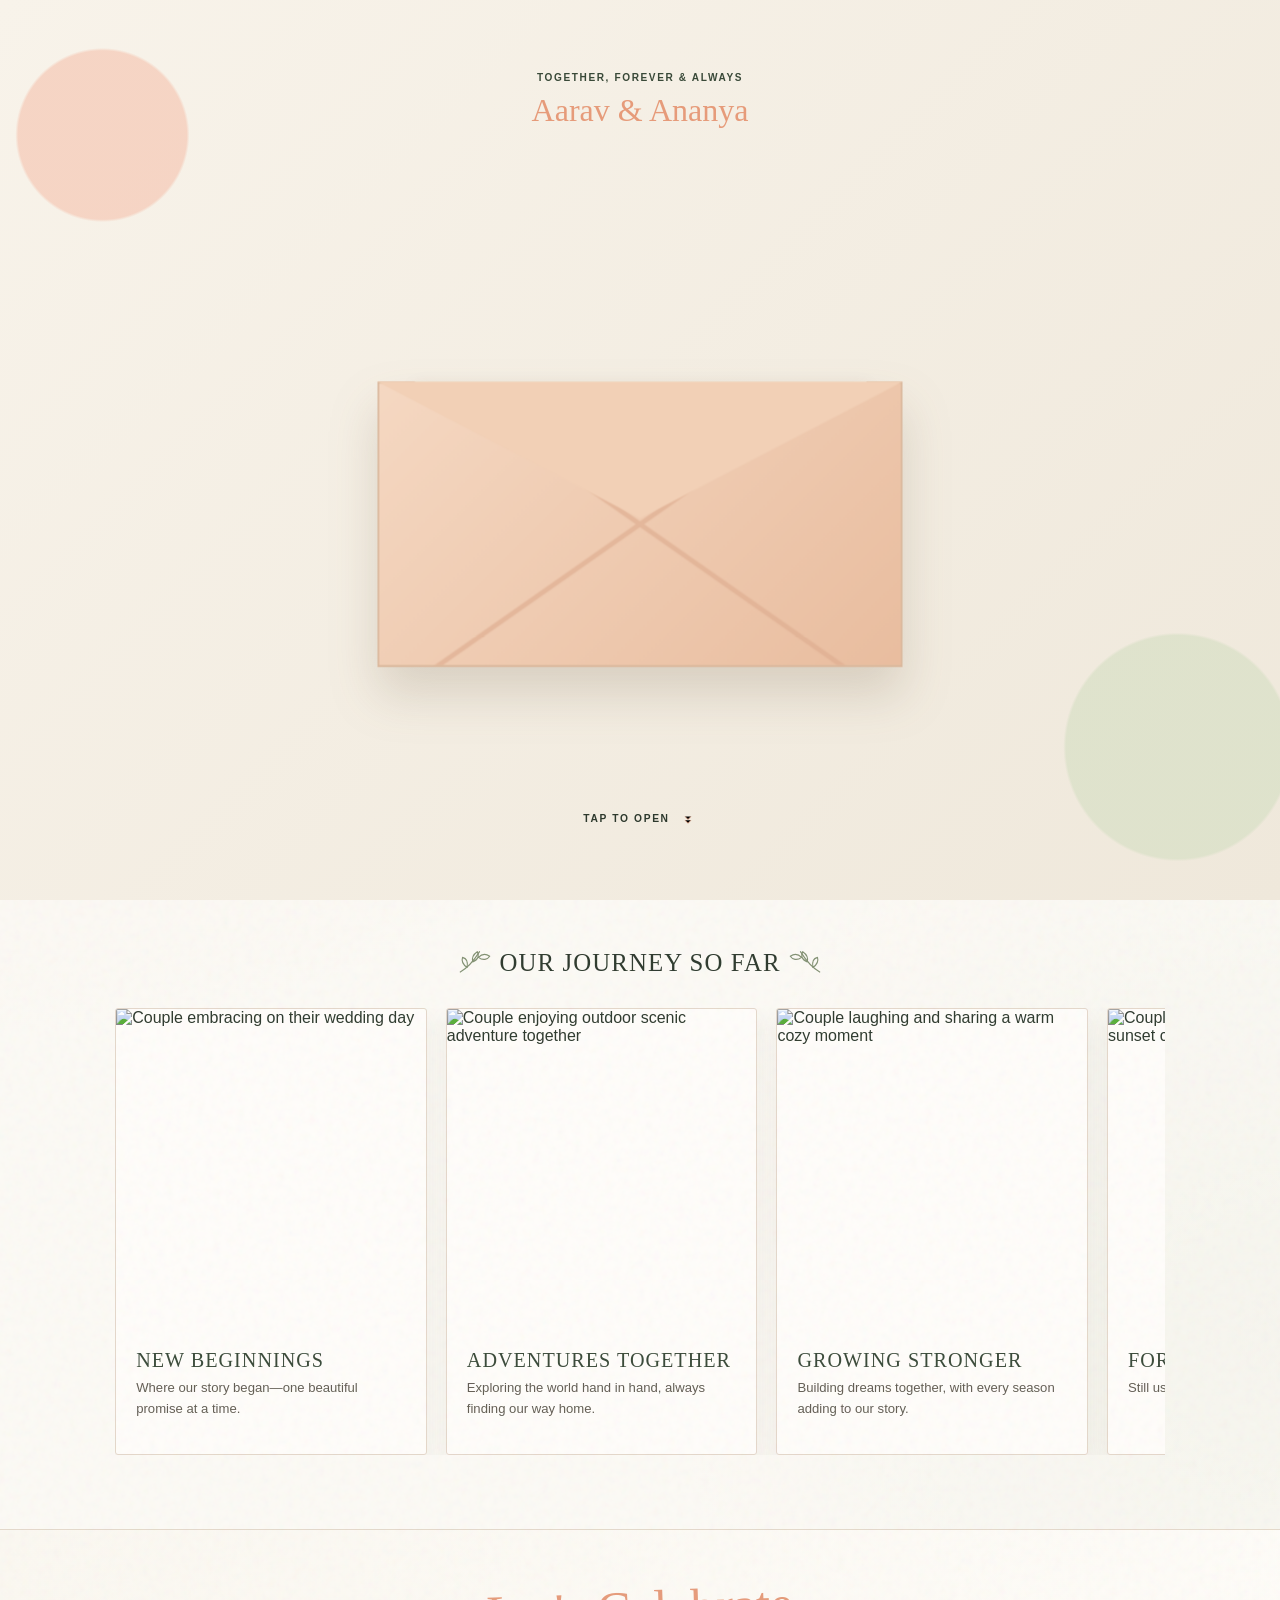
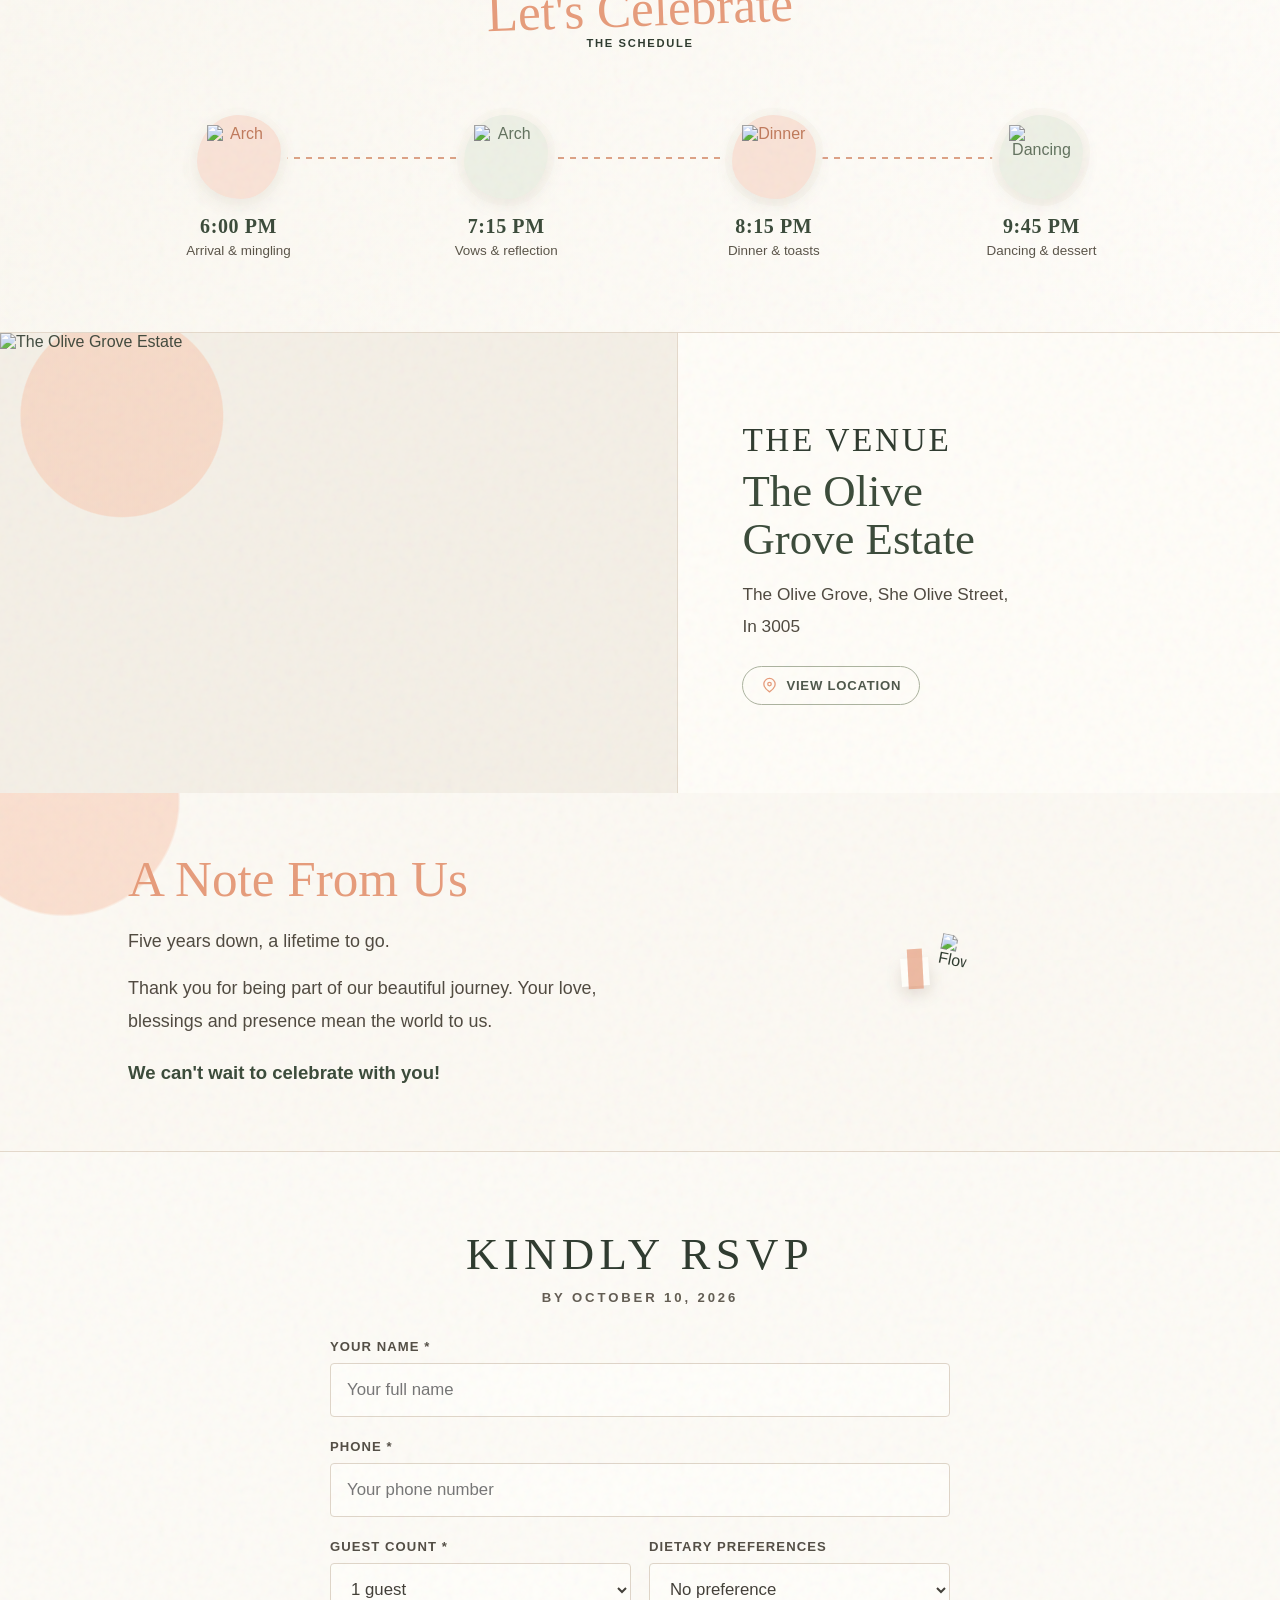
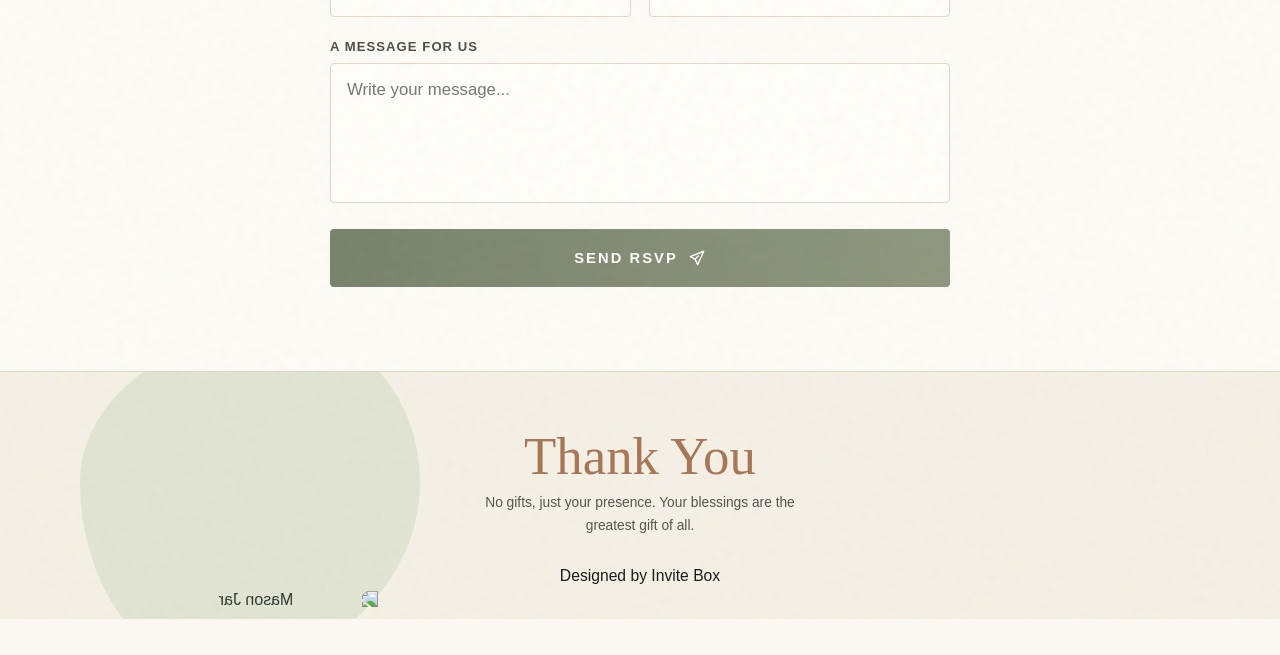
==== commit dcd5ecdf: "test" ====
--- a/5thAnniversary/index.html
+++ b/5thAnniversary/index.html
@@ -40,6 +40,56 @@
       content="Five years of love & togetherness. Join us in celebrating our 5th Wedding Anniversary on October 24, 2026."
     />
     <meta name="twitter:image" content="images/og-image.jpg" />
+
+    <!-- Resource Hints & CDN Preconnections -->
+    <link rel="preconnect" href="https://images.unsplash.com" crossorigin />
+    <link rel="dns-prefetch" href="https://images.unsplash.com" />
+    <link rel="preconnect" href="https://cdn.jsdelivr.net" crossorigin />
+    <link rel="dns-prefetch" href="https://cdn.jsdelivr.net" />
+
+    <!-- High Priority Preloads for First Section Assets -->
+    <link
+      rel="preload"
+      as="image"
+      href="https://images.unsplash.com/photo-1707239986825-83a1fe8e4fa0?q=80&amp;w=687&amp;auto=format&amp;fit=crop&amp;ixlib=rb-4.1.0&amp;ixid=M3wxMjA3fDB8MHxwaG90by1wYWdlfHx8fGVufDB8fHx8fA%3D%3D"
+      fetchpriority="high"
+    />
+    <link
+      rel="preload"
+      as="image"
+      type="image/webp"
+      href="images/Leaves6.webp"
+      fetchpriority="high"
+    />
+    <link
+      rel="preload"
+      as="image"
+      type="image/webp"
+      href="images/Leaves4.webp"
+      fetchpriority="high"
+    />
+    <link
+      rel="preload"
+      as="image"
+      type="image/webp"
+      href="images/Leaves3.webp"
+      fetchpriority="high"
+    />
+    <link
+      rel="preload"
+      as="image"
+      type="image/webp"
+      href="images/Leaves1.webp"
+      fetchpriority="high"
+    />
+    <link
+      rel="preload"
+      as="image"
+      type="image/webp"
+      href="images/Leaves2.webp"
+      fetchpriority="high"
+    />
+
     <style>
       :root {
         --paper: #fbf8f1;
@@ -1770,6 +1820,9 @@
       class="desktop-leaf"
       src="images/Leaves1.webp"
       alt=""
+      loading="eager"
+      fetchpriority="high"
+      decoding="async"
       style="
         position: fixed;
         top: 0;
@@ -1784,6 +1837,9 @@
       class="desktop-leaf"
       src="images/Leaves2.webp"
       alt=""
+      loading="eager"
+      fetchpriority="high"
+      decoding="async"
       style="
         position: fixed;
         bottom: 0;
@@ -1826,6 +1882,9 @@
             class="desktop-leaf"
             src="images/Leaves6.webp"
             alt=""
+            loading="eager"
+            fetchpriority="high"
+            decoding="async"
             style="
               position: absolute;
               left: -40px;
@@ -1855,6 +1914,9 @@
                 class="hero-corner-leaves"
                 src="images/Leaves4.webp"
                 alt="Leaves"
+                loading="eager"
+                fetchpriority="high"
+                decoding="async"
                 style="
                   position: absolute;
                   left: -80px;
@@ -1868,6 +1930,9 @@
                 class="hero-botanical"
                 src="images/Leaves3.webp"
                 alt="Leaves"
+                loading="eager"
+                fetchpriority="high"
+                decoding="async"
                 style="
                   position: absolute;
                   right: -60px;
@@ -1879,8 +1944,11 @@
               />
               <div class="photo-arch">
                 <img
-                  src="images/Annivarsary.avif"
+                  src="https://images.unsplash.com/photo-1707239986825-83a1fe8e4fa0?q=80&amp;w=687&amp;auto=format&amp;fit=crop&amp;ixlib=rb-4.1.0&amp;ixid=M3wxMjA3fDB8MHxwaG90by1wYWdlfHx8fGVufDB8fHx8fA%3D%3D"
                   alt="A couple celebrating their anniversary"
+                  loading="eager"
+                  fetchpriority="high"
+                  decoding="async"
                 />
               </div>
             </div>
@@ -1968,9 +2036,8 @@
                     src="https://images.unsplash.com/photo-1583939003579-730e3918a45a?auto=format&amp;fit=crop&amp;w=1100&amp;q=85"
                     alt="Couple embracing on their wedding day"
                     loading="lazy"
-                    onerror="
-                      this.src = 'images/Annivarsary.avif'
-                    "
+                    decoding="async"
+                    fetchpriority="low"
                   />
                   <div class="memory-caption">
                     <h3>New Beginnings</h3>
@@ -1986,9 +2053,8 @@
                     src="https://images.unsplash.com/photo-1465495976277-4387d4b0b4c6?auto=format&amp;fit=crop&amp;w=1100&amp;q=85"
                     alt="Couple enjoying outdoor scenic adventure together"
                     loading="lazy"
-                    onerror="
-                      this.src = 'images/Annivarsary.avif'
-                    "
+                    decoding="async"
+                    fetchpriority="low"
                   />
                   <div class="memory-caption">
                     <h3>Adventures Together</h3>
@@ -2005,9 +2071,8 @@
                     src="https://images.unsplash.com/photo-1494774157365-9e04c6720e47?auto=format&amp;fit=crop&amp;w=1100&amp;q=85"
                     alt="Couple laughing and sharing a warm cozy moment"
                     loading="lazy"
-                    onerror="
-                      this.src = 'images/Annivarsary.avif'
-                    "
+                    decoding="async"
+                    fetchpriority="low"
                   />
                   <div class="memory-caption">
                     <h3>Growing Stronger</h3>
@@ -2024,9 +2089,8 @@
                     src="https://images.unsplash.com/photo-1520854221256-17451cc331bf?auto=format&amp;fit=crop&amp;w=1100&amp;q=85"
                     alt="Couple embracing during a golden sunset celebration"
                     loading="lazy"
-                    onerror="
-                      this.src = 'images/Annivarsary.avif'
-                    "
+                    decoding="async"
+                    fetchpriority="low"
                   />
                   <div class="memory-caption">
                     <h3>Forever &amp; Always</h3>
@@ -2044,6 +2108,9 @@
             class="desktop-leaf"
             src="images/Leaves1.webp"
             alt=""
+            loading="lazy"
+            decoding="async"
+            fetchpriority="low"
             style="
               position: absolute;
               right: -60px;
@@ -2065,6 +2132,9 @@
                   <img
                     src="images/Schedule_Icon1.webp"
                     alt="Arch"
+                    loading="lazy"
+                    decoding="async"
+                    fetchpriority="low"
                     style="
                       width: 100%;
                       height: 100%;
@@ -2085,6 +2155,9 @@
                   <img
                     src="images/Schedule_Icon2.webp"
                     alt="Arch"
+                    loading="lazy"
+                    decoding="async"
+                    fetchpriority="low"
                     style="
                       width: 100%;
                       height: 100%;
@@ -2105,6 +2178,9 @@
                   <img
                     src="images/Schedule_Icon3.webp"
                     alt="Dinner"
+                    loading="lazy"
+                    decoding="async"
+                    fetchpriority="low"
                     style="
                       width: 100%;
                       height: 100%;
@@ -2125,6 +2201,9 @@
                   <img
                     src="images/Schedule_Icon.webp"
                     alt="Dancing"
+                    loading="lazy"
+                    decoding="async"
+                    fetchpriority="low"
                     style="
                       width: 100%;
                       height: 100%;
@@ -2147,6 +2226,9 @@
             <img
               src="images/Venue.avif"
               alt="The Olive Grove Estate"
+              loading="lazy"
+              decoding="async"
+              fetchpriority="low"
               style="width: 100%; height: 100%; object-fit: cover; opacity: 0.9"
             />
           </div>
@@ -2183,6 +2265,9 @@
             <img
               src="images/Leaves5.webp"
               alt="Flowers"
+              loading="lazy"
+              decoding="async"
+              fetchpriority="low"
               style="
                 position: absolute;
                 right: -40px;
@@ -2197,6 +2282,8 @@
               src="https://images.unsplash.com/photo-1516589178581-6cd7833ae3b2?auto=format&amp;fit=crop&amp;w=850&amp;q=85"
               alt="Couple walking together by the water"
               loading="lazy"
+              decoding="async"
+              fetchpriority="low"
               onerror="
                 this.src = 'images/hero_couple_portrait_1786449715336.png'
               "
@@ -2209,6 +2296,9 @@
             class="desktop-leaf"
             src="images/Leaves2.webp"
             alt=""
+            loading="lazy"
+            decoding="async"
+            fetchpriority="low"
             style="
               position: absolute;
               left: -50px;
@@ -2314,6 +2404,9 @@
           class="footerImage"
           src="images/Footer_illustartion.webp"
           alt="Mason Jar"
+          loading="lazy"
+          decoding="async"
+          fetchpriority="low"
         />
       </footer>
     </div>
@@ -2347,7 +2440,7 @@
         <path d="m17 10 4 4m0-4-4 4" />
       </svg>
     </button>
-    <audio id="bg-music" loop preload="auto" playsinline webkit-playsinline>
+    <audio id="bg-music" loop preload="none" playsinline webkit-playsinline>
       <source src="images/folk-acoustic-summer-walk-152722.mp3" type="audio/mpeg" />
     </audio>
     <script src="https://cdn.jsdelivr.net/npm/embla-carousel@8.5.2/embla-carousel.umd.js"></script>
@@ -2370,6 +2463,22 @@
           musicToggle = document.getElementById("music-toggle"),
           invitationOpened = false;
         music.volume = 0.8;
+
+        // Optimize initial load: defer audio buffering until after first paint or on user interaction
+        window.addEventListener("load", function () {
+          if (music && music.paused) {
+            music.preload = "auto";
+          }
+        });
+        if (entry) {
+          entry.addEventListener(
+            "pointerover",
+            function () {
+              if (music && music.preload !== "auto") music.preload = "auto";
+            },
+            { once: true },
+          );
+        }
         function setMusicState(isPlaying) {
           musicToggle.classList.toggle("is-muted", !isPlaying);
           musicToggle.setAttribute(
